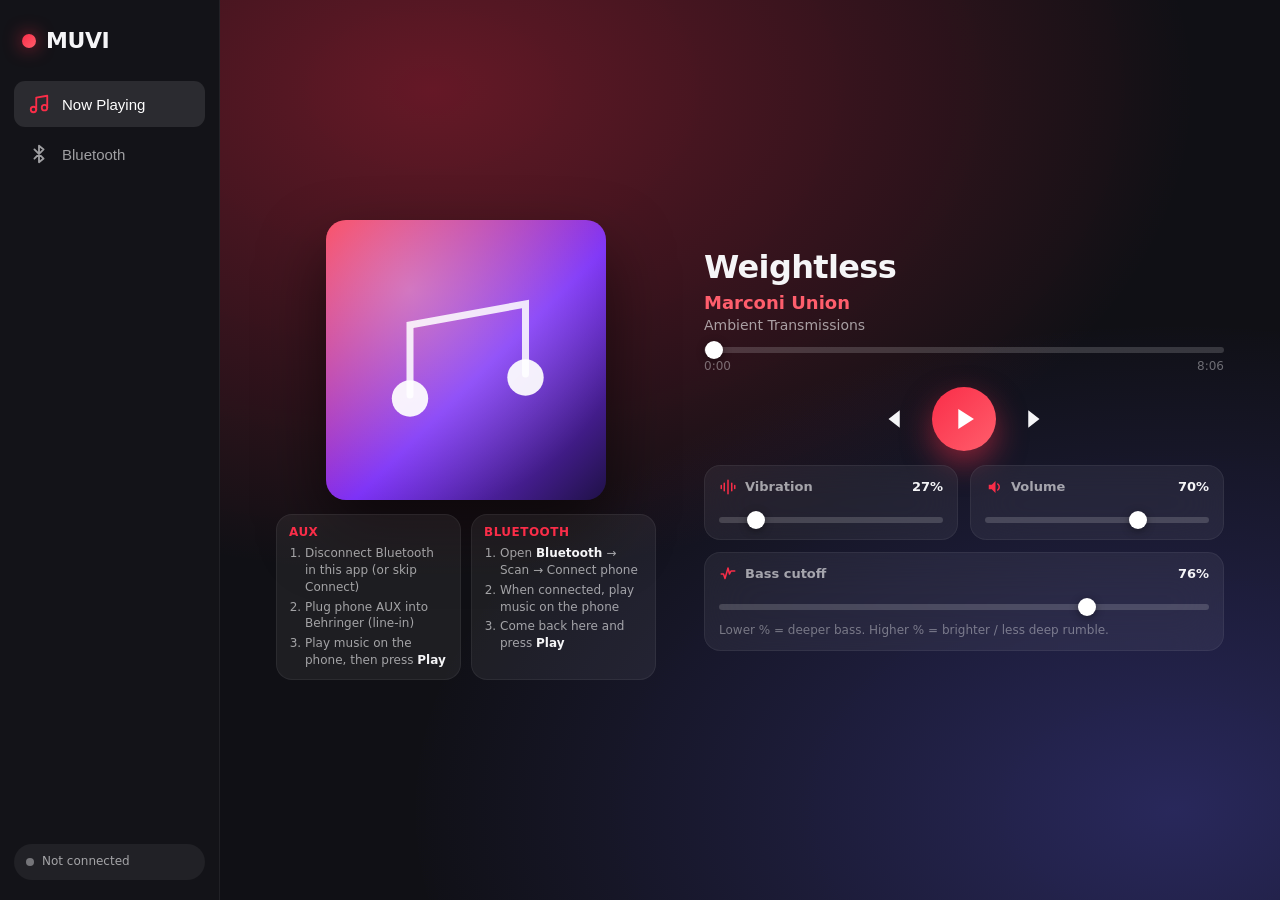
==== new/web/index.html @ 23bd436f "fix bluetooth pairing" ====
<!DOCTYPE html>
<html lang="en">
<head>
  <meta charset="UTF-8" />
  <meta name="viewport" content="width=device-width, initial-scale=1.0" />
  <title>MUVI</title>
  <link rel="stylesheet" href="styles.css" />
</head>
<body>
  <div class="app">
    <!-- Sidebar -->
    <aside class="sidebar">
      <div class="brand">
        <span class="brand-dot"></span>
        <span class="brand-name">MUVI</span>
      </div>

      <nav class="nav">
        <button class="nav-item active" data-screen="now-playing">
          <svg viewBox="0 0 24 24"><path d="M9 18V5l12-2v13" fill="none" stroke="currentColor" stroke-width="2" stroke-linecap="round" stroke-linejoin="round"/><circle cx="6" cy="18" r="3" fill="none" stroke="currentColor" stroke-width="2"/><circle cx="18" cy="16" r="3" fill="none" stroke="currentColor" stroke-width="2"/></svg>
          <span>Now Playing</span>
        </button>
        <button class="nav-item" data-screen="bluetooth">
          <svg viewBox="0 0 24 24"><path d="M7 7l10 10-5 4V3l5 4L7 17" fill="none" stroke="currentColor" stroke-width="2" stroke-linecap="round" stroke-linejoin="round"/></svg>
          <span>Bluetooth</span>
        </button>
      </nav>

      <div class="sidebar-footer">
        <div class="conn-pill" id="sidebarConn">
          <span class="conn-dot"></span>
          <span id="sidebarConnText">Not connected</span>
        </div>
      </div>
    </aside>

    <!-- Main -->
    <main class="main">
      <!-- NOW PLAYING -->
      <section class="screen active" id="screen-now-playing">
        <div class="np-backdrop" id="npBackdrop"></div>

        <div class="np">
          <div class="np-art-col">
            <div class="np-art-wrap">
              <img class="np-art" id="npArt" src="assets/artwork.svg" alt="artwork" />
            </div>
            <div class="howto" id="howto">
              <div class="howto-card">
                <h3>AUX</h3>
                <ol>
                  <li>Disconnect Bluetooth in this app (or skip Connect)</li>
                  <li>Plug phone AUX into Behringer (line-in)</li>
                  <li>Play music on the phone, then press <strong>Play</strong></li>
                </ol>
              </div>
              <div class="howto-card">
                <h3>Bluetooth</h3>
                <ol>
                  <li>Open <strong>Bluetooth</strong> → Scan → Connect phone</li>
                  <li>When connected, play music on the phone</li>
                  <li>Come back here and press <strong>Play</strong></li>
                </ol>
              </div>
            </div>
          </div>

          <div class="np-info">
            <div class="np-meta">
              <h1 class="np-title" id="npTitle">—</h1>
              <p class="np-artist" id="npArtist">—</p>
              <p class="np-album" id="npAlbum">—</p>
            </div>

            <div class="scrubber">
              <input type="range" id="seek" min="0" max="1000" value="0" class="range range-seek" />
              <div class="times">
                <span id="timeCur">0:00</span>
                <span id="timeDur">0:00</span>
              </div>
            </div>

            <div class="transport">
              <button class="tbtn" id="prevBtn" title="Previous track">
                <svg viewBox="0 0 24 24"><path d="M19 5v14l-9-7 9-7zM7 5v14" fill="currentColor"/></svg>
              </button>
              <button class="tbtn play" id="playBtn" title="Start Live / Stop Live">
                <svg id="playIcon" viewBox="0 0 24 24"><path d="M8 5v14l11-7z" fill="currentColor"/></svg>
              </button>
              <button class="tbtn" id="nextBtn" title="Next track">
                <svg viewBox="0 0 24 24"><path d="M5 5v14l9-7-9-7zM17 5v14" fill="currentColor"/></svg>
              </button>
            </div>
            <p class="live-hint" id="liveHint"></p>

            <div class="sliders">
              <div class="slider-card">
                <div class="slider-head">
                  <svg viewBox="0 0 24 24"><path d="M12 3v18M7 7v10M17 7v10M3 10v4M21 10v4" fill="none" stroke="currentColor" stroke-width="2" stroke-linecap="round"/></svg>
                  <span>Vibration</span>
                  <span class="slider-val" id="vibVal">27%</span>
                </div>
                <input type="range" id="vibration" min="0" max="200" value="27" class="range" />
              </div>

              <div class="slider-card">
                <div class="slider-head">
                  <svg viewBox="0 0 24 24"><path d="M5 9v6h4l5 5V4L9 9H5z" fill="currentColor"/><path d="M17 8a5 5 0 010 8" fill="none" stroke="currentColor" stroke-width="2" stroke-linecap="round"/></svg>
                  <span>Volume</span>
                  <span class="slider-val" id="volVal">70%</span>
                </div>
                <input type="range" id="volume" min="0" max="100" value="70" class="range" />
              </div>

              <div class="slider-card">
                <div class="slider-head">
                  <svg viewBox="0 0 24 24"><path d="M3 12h3l2 6 4-14 2 8 2-4h5" fill="none" stroke="currentColor" stroke-width="2" stroke-linecap="round" stroke-linejoin="round"/></svg>
                  <span>Bass cutoff</span>
                  <span class="slider-val" id="hpVal">76%</span>
                </div>
                <input type="range" id="highpass" min="0" max="100" value="76" class="range" />
                <p class="slider-hint">Lower % = deeper bass. Higher % = brighter / less deep rumble.</p>
              </div>
            </div>
          </div>
        </div>
      </section>

      <!-- BLUETOOTH -->
      <section class="screen" id="screen-bluetooth">
        <header class="screen-head">
          <div>
            <h1>Bluetooth</h1>
            <p class="subtle">Find nearby → Pair in-app → Connect. Confirm on the phone when prompted.</p>
          </div>
          <div class="head-actions">
            <button class="btn-ghost" id="addPhoneBtn">Find nearby</button>
            <button class="btn-primary" id="scanBtn">
              <span class="scan-spinner" id="scanSpinner"></span>
              <span id="scanLabel">Scan</span>
            </button>
          </div>
        </header>

        <div class="status-card" id="statusCard">
          <div class="status-icon">
            <svg viewBox="0 0 24 24"><path d="M7 7l10 10-5 4V3l5 4L7 17" fill="none" stroke="currentColor" stroke-width="2" stroke-linecap="round" stroke-linejoin="round"/></svg>
          </div>
          <div class="status-text">
            <strong id="statusTitle">Not connected</strong>
            <span class="subtle" id="statusSub">Pair a nearby phone, then Connect.</span>
          </div>
          <button class="btn-ghost" id="disconnectBtn" hidden>Disconnect &amp; forget</button>
        </div>

        <h2 class="list-title">Paired phones</h2>
        <ul class="device-list" id="deviceList"></ul>

        <h2 class="list-title">Nearby — tap Pair</h2>
        <ul class="device-list" id="nearbyList"></ul>
      </section>
    </main>
  </div>

  <script src="app.js"></script>
</body>
</html>
---- new/web/styles.css ----
:root {
  --accent: #fa2d48;
  --accent-2: #ff5e6c;
  --bg: #0b0b0f;
  --panel: rgba(255, 255, 255, 0.06);
  --panel-strong: rgba(255, 255, 255, 0.1);
  --text: #f5f5f7;
  --text-dim: rgba(245, 245, 247, 0.62);
  --text-faint: rgba(245, 245, 247, 0.4);
  --radius: 16px;
  --radius-sm: 11px;
  --sidebar-w: 220px;
}

* { box-sizing: border-box; margin: 0; padding: 0; }

html, body {
  height: 100%;
  width: 100%;
  background: var(--bg);
  color: var(--text);
  font-family: -apple-system, BlinkMacSystemFont, "Segoe UI", "SF Pro Display",
    system-ui, Roboto, Helvetica, Arial, sans-serif;
  -webkit-font-smoothing: antialiased;
  overflow: hidden;
  user-select: none;
}

.app {
  display: grid;
  grid-template-columns: var(--sidebar-w) 1fr;
  width: 100vw;
  height: 100vh;
  overflow: hidden;
}

/* ------------------------------------------------------------ Sidebar ---- */
.sidebar {
  background: rgba(20, 20, 26, 0.9);
  border-right: 1px solid rgba(255, 255, 255, 0.06);
  padding: 28px 14px 20px;
  display: flex;
  flex-direction: column;
  height: 100%;
  overflow: hidden;
}

.brand {
  display: flex;
  align-items: center;
  gap: 10px;
  padding: 0 8px 28px;
}
.brand-dot {
  width: 14px; height: 14px; border-radius: 50%;
  background: linear-gradient(135deg, var(--accent), var(--accent-2));
  box-shadow: 0 0 18px rgba(250, 45, 72, 0.7);
}
.brand-name { font-size: 22px; font-weight: 700; letter-spacing: -0.02em; }

.nav { display: flex; flex-direction: column; gap: 4px; }
.nav-item {
  display: flex; align-items: center; gap: 12px;
  padding: 12px 14px;
  border: none; background: transparent;
  color: var(--text-dim);
  font-size: 15px; font-weight: 500;
  border-radius: var(--radius-sm);
  cursor: pointer;
  transition: background 0.15s, color 0.15s;
}
.nav-item svg { width: 22px; height: 22px; flex-shrink: 0; }
.nav-item:hover { background: var(--panel); color: var(--text); }
.nav-item.active { background: var(--panel-strong); color: #fff; }
.nav-item.active svg { color: var(--accent); }

.sidebar-footer { margin-top: auto; }
.conn-pill {
  display: flex; align-items: center; gap: 8px;
  padding: 10px 12px;
  background: var(--panel);
  border-radius: 999px;
  font-size: 12px; color: var(--text-dim);
  line-height: 1.3;
}
.conn-dot {
  width: 8px; height: 8px; border-radius: 50%;
  background: var(--text-faint);
  flex-shrink: 0;
}
.conn-pill.online .conn-dot {
  background: #32d74b; box-shadow: 0 0 10px rgba(50, 215, 75, 0.8);
}
.conn-pill.online { color: var(--text); }

/* --------------------------------------------------------------- Main ---- */
.main {
  position: relative;
  overflow: hidden;
  height: 100%;
  min-width: 0;
}
.screen { display: none; height: 100%; overflow: hidden; }
.screen.active { display: block; }

/* ---------------------------------------------------- Now Playing ---- */
#screen-now-playing { position: relative; }
.np-backdrop {
  position: absolute; inset: 0;
  background: radial-gradient(120% 90% at 20% 10%, rgba(250, 45, 72, 0.34), transparent 60%),
              radial-gradient(120% 90% at 90% 90%, rgba(88, 86, 214, 0.34), transparent 60%),
              #101015;
  filter: saturate(1.1);
  transition: background 0.6s ease;
}

.np {
  position: relative;
  height: 100%;
  width: 100%;
  display: grid;
  grid-template-columns: 380px 520px;
  gap: 72px;
  align-items: center;
  justify-content: center;
  padding: 36px 48px;
  overflow: hidden;
}

.np-art-wrap { display: flex; justify-content: center; }
.np-art-col {
  display: flex;
  flex-direction: column;
  gap: 14px;
  width: 380px;
  max-height: 100%;
}
.np-art-col .howto {
  margin: 0;
  width: 100%;
  max-width: none;
  align-self: stretch;
  flex-shrink: 0;
}
.np-art {
  width: 100%;
  max-width: 340px;
  aspect-ratio: 1;
  border-radius: 20px;
  box-shadow: 0 32px 64px rgba(0, 0, 0, 0.55);
  object-fit: cover;
  align-self: center;
  flex-shrink: 0;
}

.np-info {
  display: flex;
  flex-direction: column;
  gap: 18px;
  width: 520px;
  max-width: 100%;
  min-height: 0;
}
.np-meta { min-height: 72px; }
.np-title {
  font-size: 32px;
  font-weight: 700;
  letter-spacing: -0.02em;
  line-height: 1.15;
  display: -webkit-box;
  -webkit-line-clamp: 2;
  -webkit-box-orient: vertical;
  overflow: hidden;
}
.np-artist { font-size: 18px; color: var(--accent-2); margin-top: 6px; font-weight: 600; }
.np-album {
  font-size: 14px;
  color: var(--text-dim);
  margin-top: 4px;
  display: -webkit-box;
  -webkit-line-clamp: 2;
  -webkit-box-orient: vertical;
  overflow: hidden;
}

/* Scrubber + ranges */
.scrubber { display: flex; flex-direction: column; gap: 6px; }
.times {
  display: flex;
  justify-content: space-between;
  font-size: 12px;
  color: var(--text-faint);
  font-variant-numeric: tabular-nums;
}

.range {
  -webkit-appearance: none; appearance: none;
  width: 100%; height: 6px; border-radius: 999px;
  background: rgba(255, 255, 255, 0.16);
  outline: none; cursor: pointer;
}
.range::-webkit-slider-thumb {
  -webkit-appearance: none; appearance: none;
  width: 18px; height: 18px; border-radius: 50%;
  background: #fff;
  box-shadow: 0 2px 8px rgba(0, 0, 0, 0.4);
  transition: transform 0.12s;
}
.range::-webkit-slider-thumb:hover { transform: scale(1.18); }
.range:active::-webkit-slider-thumb { transform: scale(1.28); }

/* Transport */
.transport { display: flex; align-items: center; justify-content: center; gap: 26px; }
.tbtn {
  border: none; background: transparent; color: var(--text);
  cursor: pointer; display: grid; place-items: center;
  transition: transform 0.12s, color 0.15s;
}
.tbtn svg { width: 30px; height: 30px; }
.tbtn:hover { color: var(--accent-2); }
.tbtn:active { transform: scale(0.92); }
.tbtn:disabled,
.tbtn.disabled {
  opacity: 0.28;
  cursor: not-allowed;
  pointer-events: none;
  color: var(--text-faint);
}
.range.disabled,
.range:disabled {
  opacity: 0.35;
  cursor: not-allowed;
}
.tbtn.play {
  width: 76px; height: 76px; border-radius: 50%;
  background: linear-gradient(135deg, var(--accent), var(--accent-2));
  box-shadow: 0 12px 30px rgba(250, 45, 72, 0.5);
}
.tbtn.play svg { width: 34px; height: 34px; color: #fff; }
.tbtn.play:hover { color: #fff; filter: brightness(1.06); }
.tbtn.play:disabled,
.tbtn.play.busy {
  opacity: 0.65;
  cursor: wait;
  pointer-events: none;
  filter: saturate(0.85);
}
.tbtn.play.busy svg {
  animation: play-spin 0.9s linear infinite;
}
@keyframes play-spin {
  to { transform: rotate(360deg); }
}
.live-hint {
  text-align: center;
  font-size: 13px;
  color: var(--text-faint);
  min-height: 0;
  line-height: 1.35;
}
.live-hint:empty { display: none; }

.howto {
  display: grid;
  grid-template-columns: 1fr 1fr;
  gap: 10px;
}
.howto-bt {
  grid-template-columns: 1fr;
  margin-bottom: 16px;
}
.howto-card {
  background: var(--panel);
  border: 1px solid rgba(255, 255, 255, 0.06);
  border-radius: var(--radius);
  padding: 12px 14px;
}
.howto-card h3 {
  margin: 0 0 6px;
  font-size: 12px;
  font-weight: 700;
  letter-spacing: 0.04em;
  text-transform: uppercase;
  color: var(--accent);
}
.howto-card ol {
  margin: 0;
  padding-left: 16px;
  color: var(--text-dim);
  font-size: 12px;
  line-height: 1.4;
}
.howto-card li + li { margin-top: 3px; }
.howto-card strong { color: var(--text); font-weight: 600; }
.howto-note {
  margin: 10px 0 0;
  font-size: 12px;
  color: var(--text-faint);
  line-height: 1.4;
}

/* Sliders — vib + vol side by side, bass full width */
.sliders {
  display: grid;
  grid-template-columns: 1fr 1fr;
  gap: 12px;
}
.sliders .slider-card:last-child {
  grid-column: 1 / -1;
}
.slider-card {
  background: var(--panel);
  border: 1px solid rgba(255, 255, 255, 0.06);
  border-radius: var(--radius);
  padding: 14px 16px;
  backdrop-filter: blur(24px);
}
.slider-head {
  display: flex; align-items: center; gap: 8px;
  font-size: 13px; font-weight: 600; color: var(--text-dim);
  margin-bottom: 12px;
}
.slider-head svg { width: 18px; height: 18px; color: var(--accent); flex-shrink: 0; }
.slider-val { margin-left: auto; color: var(--text); font-variant-numeric: tabular-nums; }
.slider-hint { margin-top: 8px; font-size: 12px; color: var(--text-faint); line-height: 1.35; }

/* ------------------------------------------------------- Bluetooth ---- */
#screen-bluetooth {
  padding: 40px 56px;
  overflow-y: auto;
  height: 100%;
}
.screen-head {
  display: flex;
  align-items: flex-end;
  justify-content: space-between;
  margin-bottom: 24px;
  max-width: 960px;
}
.screen-head h1 { font-size: 30px; font-weight: 700; letter-spacing: -0.02em; }
.head-actions {
  display: flex;
  align-items: center;
  gap: 10px;
  flex-shrink: 0;
}
.subtle { color: var(--text-dim); font-size: 14px; margin-top: 4px; }

.btn-primary {
  display: inline-flex; align-items: center; gap: 8px;
  border: none; cursor: pointer;
  background: linear-gradient(135deg, var(--accent), var(--accent-2));
  color: #fff; font-weight: 600; font-size: 14px;
  padding: 12px 22px; border-radius: 999px;
  box-shadow: 0 8px 22px rgba(250, 45, 72, 0.4);
  transition: filter 0.15s, transform 0.12s;
}
.btn-primary:hover { filter: brightness(1.08); }
.btn-primary:active { transform: scale(0.97); }

.scan-spinner {
  width: 14px; height: 14px; border-radius: 50%;
  border: 2px solid rgba(255, 255, 255, 0.4);
  border-top-color: #fff;
  display: none;
  animation: spin 0.7s linear infinite;
}
.btn-primary.scanning .scan-spinner { display: inline-block; }
@keyframes spin { to { transform: rotate(360deg); } }

.howto-bt { max-width: 960px; }

.status-card {
  display: flex; align-items: center; gap: 16px;
  background: var(--panel);
  border: 1px solid rgba(255, 255, 255, 0.06);
  border-radius: var(--radius);
  padding: 18px 20px;
  margin-bottom: 28px;
  max-width: 960px;
}
.status-card.online { border-color: rgba(50, 215, 75, 0.4); }
.status-icon {
  width: 46px; height: 46px; border-radius: 12px;
  display: grid; place-items: center;
  background: var(--panel-strong); color: var(--text-dim);
  flex-shrink: 0;
}
.status-card.online .status-icon { background: rgba(50, 215, 75, 0.16); color: #32d74b; }
.status-icon svg { width: 24px; height: 24px; }
.status-text { display: flex; flex-direction: column; gap: 3px; min-width: 0; }
.status-text strong { font-size: 16px; }

.btn-ghost {
  margin-left: auto;
  border: 1px solid rgba(255, 255, 255, 0.18);
  background: transparent; color: var(--text);
  padding: 9px 16px; border-radius: 999px;
  font-size: 13px; font-weight: 600; cursor: pointer;
  transition: background 0.15s;
  flex-shrink: 0;
}
.btn-ghost:hover { background: var(--panel); }

.list-title {
  font-size: 14px;
  color: var(--text-faint);
  text-transform: uppercase;
  letter-spacing: 0.08em;
  margin-bottom: 12px;
  max-width: 960px;
}
.device-list {
  list-style: none;
  display: flex;
  flex-direction: column;
  gap: 10px;
  max-width: 960px;
}
.device {
  display: flex; align-items: center; gap: 14px;
  background: var(--panel);
  border: 1px solid rgba(255, 255, 255, 0.06);
  border-radius: var(--radius-sm);
  padding: 14px 18px;
}
.device:hover { background: var(--panel-strong); }
.device.connected { border-color: rgba(50, 215, 75, 0.45); }
.device.connecting {
  border-color: rgba(250, 45, 72, 0.45);
  background: rgba(250, 45, 72, 0.08);
}
.device.empty { opacity: 0.85; pointer-events: none; }
.device-ico {
  width: 40px; height: 40px; border-radius: 10px;
  display: grid; place-items: center;
  background: var(--panel-strong); color: var(--text-dim);
  flex-shrink: 0;
}
.device-ico svg { width: 22px; height: 22px; }
.device-meta { display: flex; flex-direction: column; gap: 2px; min-width: 0; }
.device-name { font-size: 15px; font-weight: 600; }
.device-sub { font-size: 12px; color: var(--text-faint); }
.device-action { margin-left: auto; flex-shrink: 0; }
.device .btn-connect {
  border: none; cursor: pointer;
  background: var(--panel-strong); color: var(--text);
  padding: 8px 16px; border-radius: 999px;
  font-size: 13px; font-weight: 600;
  display: inline-flex; align-items: center; gap: 8px;
}
.device .btn-connect:hover:not(:disabled) { background: rgba(255, 255, 255, 0.18); }
.device .btn-connect:disabled {
  opacity: 0.55;
  cursor: not-allowed;
}
.device .btn-connect.busy {
  opacity: 1;
  cursor: wait;
  background: rgba(250, 45, 72, 0.28);
  color: #fff;
}
.btn-spin {
  width: 12px; height: 12px; border-radius: 50%;
  border: 2px solid rgba(255, 255, 255, 0.35);
  border-top-color: #fff;
  animation: spin 0.7s linear infinite;
  flex-shrink: 0;
}
.status-card.connecting { border-color: rgba(250, 45, 72, 0.4); }
.btn-primary:disabled {
  opacity: 0.65;
  cursor: wait;
  pointer-events: none;
}
.device.connected .badge {
  color: #32d74b; font-size: 13px; font-weight: 600;
  display: inline-flex; align-items: center; gap: 6px;
}
.device.connected .badge::before {
  content: ""; width: 7px; height: 7px; border-radius: 50%;
  background: #32d74b; box-shadow: 0 0 8px rgba(50, 215, 75, 0.9);
}

/* ---------- 1920×1080 target (fullscreen tablet / desktop) ---------- */
@media (min-width: 1800px) and (min-height: 1000px) {
  .np {
    grid-template-columns: 400px 560px;
    gap: 80px;
    padding: 40px 64px;
  }
  .np-art-col { width: 400px; }
  .np-art { max-width: 360px; }
  .np-info { width: 560px; gap: 20px; }
  .np-title { font-size: 36px; }
  .np-artist { font-size: 20px; }
}

/* Slightly tighter if height is constrained */
@media (max-height: 900px) {
  .np { padding: 24px 40px; gap: 48px; }
  .np-art { max-width: 280px; }
  .np-info { gap: 14px; }
  .tbtn.play { width: 64px; height: 64px; }
  .slider-card { padding: 12px 14px; }
  .howto-card { padding: 10px 12px; }
}
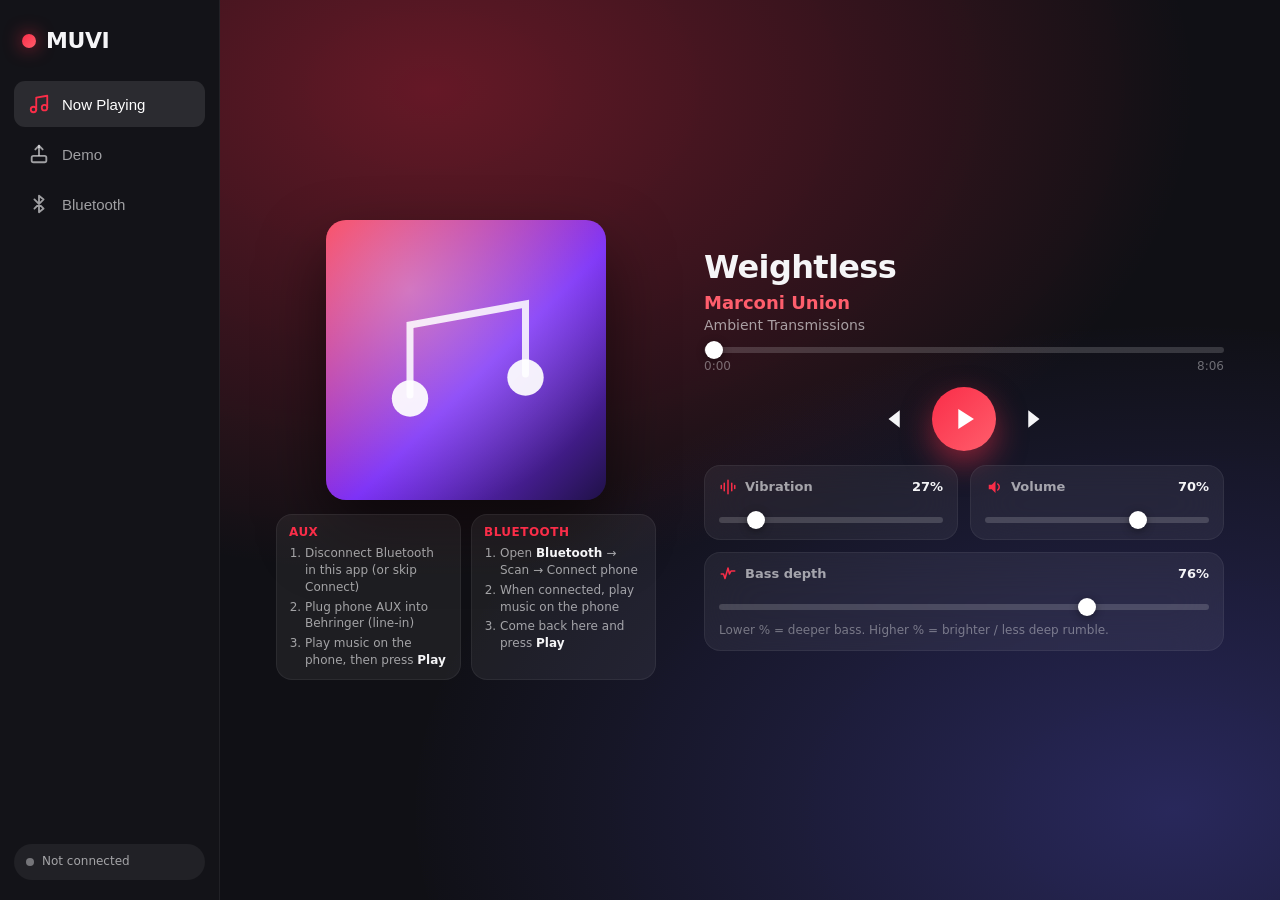
==== commit 706ac852: "add demo" ====
--- a/new/web/index.html
+++ b/new/web/index.html
@@ -20,6 +20,10 @@
           <svg viewBox="0 0 24 24"><path d="M9 18V5l12-2v13" fill="none" stroke="currentColor" stroke-width="2" stroke-linecap="round" stroke-linejoin="round"/><circle cx="6" cy="18" r="3" fill="none" stroke="currentColor" stroke-width="2"/><circle cx="18" cy="16" r="3" fill="none" stroke="currentColor" stroke-width="2"/></svg>
           <span>Now Playing</span>
         </button>
+        <button class="nav-item" data-screen="demo">
+          <svg viewBox="0 0 24 24"><path d="M12 3v10" fill="none" stroke="currentColor" stroke-width="2" stroke-linecap="round"/><path d="M8 7l4-4 4 4" fill="none" stroke="currentColor" stroke-width="2" stroke-linecap="round" stroke-linejoin="round"/><rect x="4" y="14" width="16" height="7" rx="2" fill="none" stroke="currentColor" stroke-width="2"/></svg>
+          <span>Demo</span>
+        </button>
         <button class="nav-item" data-screen="bluetooth">
           <svg viewBox="0 0 24 24"><path d="M7 7l10 10-5 4V3l5 4L7 17" fill="none" stroke="currentColor" stroke-width="2" stroke-linecap="round" stroke-linejoin="round"/></svg>
           <span>Bluetooth</span>
@@ -115,10 +119,92 @@
               <div class="slider-card">
                 <div class="slider-head">
                   <svg viewBox="0 0 24 24"><path d="M3 12h3l2 6 4-14 2 8 2-4h5" fill="none" stroke="currentColor" stroke-width="2" stroke-linecap="round" stroke-linejoin="round"/></svg>
-                  <span>Bass cutoff</span>
+                  <span>Bass depth</span>
                   <span class="slider-val" id="hpVal">76%</span>
                 </div>
                 <input type="range" id="highpass" min="0" max="100" value="76" class="range" />
+                <p class="slider-hint">Lower % = deeper bass. Higher % = brighter / less deep rumble.</p>
+              </div>
+            </div>
+          </div>
+        </div>
+      </section>
+
+      <!-- DEMO — same layout/controls as Now Playing; plays assets/demo.wav -->
+      <section class="screen" id="screen-demo">
+        <div class="np-backdrop" id="demoBackdrop"></div>
+
+        <div class="np">
+          <div class="np-art-col">
+            <div class="np-art-wrap">
+              <img class="np-art" id="demoArt" src="assets/artwork.svg" alt="artwork" />
+            </div>
+            <!-- <div class="howto" id="demoHowto">
+              <div class="howto-card">
+                <h3>Demo</h3>
+                <ol>
+                  <li>Press <strong>Play</strong> to run <strong>demo.wav</strong></li>
+                  <li>Same Gigaport path as Bluetooth Live (audio + vibration)</li>
+                  <li>Use Vibration / Volume / Bass depth while it plays</li>
+                </ol>
+              </div>
+            </div> -->
+          </div>
+
+          <div class="np-info">
+            <div class="np-meta">
+              <h1 class="np-title" id="demoTitle">Demo</h1>
+              <p class="np-artist" id="demoArtist">MUVI test track</p>
+              <p class="np-album" id="demoAlbum">assets/demo.wav</p>
+            </div>
+
+            <div class="scrubber">
+              <input type="range" id="demoSeek" min="0" max="1000" value="0" class="range range-seek" />
+              <div class="times">
+                <span id="demoTimeCur">0:00</span>
+                <span id="demoTimeDur">0:00</span>
+              </div>
+            </div>
+
+            <div class="transport">
+              <button class="tbtn" id="demoPrevBtn" title="Restart">
+                <svg viewBox="0 0 24 24"><path d="M19 5v14l-9-7 9-7zM7 5v14" fill="currentColor"/></svg>
+              </button>
+              <button class="tbtn play" id="demoPlayBtn" title="Play / Stop demo.wav">
+                <svg id="demoPlayIcon" viewBox="0 0 24 24"><path d="M8 5v14l11-7z" fill="currentColor"/></svg>
+              </button>
+              <button class="tbtn" id="demoNextBtn" title="Restart">
+                <svg viewBox="0 0 24 24"><path d="M5 5v14l9-7-9-7zM17 5v14" fill="currentColor"/></svg>
+              </button>
+            </div>
+            <p class="live-hint" id="demoHint"></p>
+
+            <div class="sliders">
+              <div class="slider-card">
+                <div class="slider-head">
+                  <svg viewBox="0 0 24 24"><path d="M12 3v18M7 7v10M17 7v10M3 10v4M21 10v4" fill="none" stroke="currentColor" stroke-width="2" stroke-linecap="round"/></svg>
+                  <span>Vibration</span>
+                  <span class="slider-val" id="demoVibVal">27%</span>
+                </div>
+                <input type="range" id="demoVibration" min="0" max="200" value="27" class="range" />
+              </div>
+
+              <div class="slider-card">
+                <div class="slider-head">
+                  <svg viewBox="0 0 24 24"><path d="M5 9v6h4l5 5V4L9 9H5z" fill="currentColor"/><path d="M17 8a5 5 0 010 8" fill="none" stroke="currentColor" stroke-width="2" stroke-linecap="round"/></svg>
+                  <span>Volume</span>
+                  <span class="slider-val" id="demoVolVal">70%</span>
+                </div>
+                <input type="range" id="demoVolume" min="0" max="100" value="70" class="range" />
+              </div>
+
+              <div class="slider-card">
+                <div class="slider-head">
+                  <svg viewBox="0 0 24 24"><path d="M3 12h3l2 6 4-14 2 8 2-4h5" fill="none" stroke="currentColor" stroke-width="2" stroke-linecap="round" stroke-linejoin="round"/></svg>
+                  <span>Bass depth</span>
+                  <span class="slider-val" id="demoHpVal">76%</span>
+                </div>
+                <input type="range" id="demoHighpass" min="0" max="100" value="76" class="range" />
                 <p class="slider-hint">Lower % = deeper bass. Higher % = brighter / less deep rumble.</p>
               </div>
             </div>
@@ -131,10 +217,9 @@
         <header class="screen-head">
           <div>
             <h1>Bluetooth</h1>
-            <p class="subtle">Find nearby → Pair in-app → Connect. Confirm on the phone when prompted.</p>
+            <p class="subtle">Scan finds nearby phones to Pair. Paired phones appear automatically — tap Connect.</p>
           </div>
           <div class="head-actions">
-            <button class="btn-ghost" id="addPhoneBtn">Find nearby</button>
             <button class="btn-primary" id="scanBtn">
               <span class="scan-spinner" id="scanSpinner"></span>
               <span id="scanLabel">Scan</span>
@@ -148,12 +233,18 @@
           </div>
           <div class="status-text">
             <strong id="statusTitle">Not connected</strong>
-            <span class="subtle" id="statusSub">Pair a nearby phone, then Connect.</span>
-          </div>
-          <button class="btn-ghost" id="disconnectBtn" hidden>Disconnect &amp; forget</button>
-        </div>
-
-        <h2 class="list-title">Paired phones</h2>
+            <span class="subtle" id="statusSub">Paired phones show below. Scan to find a new phone.</span>
+          </div>
+          <div class="status-actions">
+            <button class="btn-ghost" id="disconnectBtn" hidden>Disconnect</button>
+            <button class="btn-ghost danger" id="forgetBtn" hidden style="display:none">Forget</button>
+          </div>
+        </div>
+
+        <div class="list-head">
+          <h2 class="list-title">Paired phones</h2>
+          <button class="btn-ghost danger sm" id="forgetAllBtn">Forget all</button>
+        </div>
         <ul class="device-list" id="deviceList"></ul>
 
         <h2 class="list-title">Nearby — tap Pair</h2>
--- a/new/web/styles.css
+++ b/new/web/styles.css
@@ -104,7 +104,8 @@
 .screen.active { display: block; }
 
 /* ---------------------------------------------------- Now Playing ---- */
-#screen-now-playing { position: relative; }
+#screen-now-playing,
+#screen-demo { position: relative; }
 .np-backdrop {
   position: absolute; inset: 0;
   background: radial-gradient(120% 90% at 20% 10%, rgba(250, 45, 72, 0.34), transparent 60%),
@@ -392,7 +393,6 @@
 .status-text strong { font-size: 16px; }
 
 .btn-ghost {
-  margin-left: auto;
   border: 1px solid rgba(255, 255, 255, 0.18);
   background: transparent; color: var(--text);
   padding: 9px 16px; border-radius: 999px;
@@ -401,6 +401,26 @@
   flex-shrink: 0;
 }
 .btn-ghost:hover { background: var(--panel); }
+.btn-ghost:disabled { opacity: 0.45; cursor: not-allowed; }
+.btn-ghost.danger { border-color: rgba(250, 45, 72, 0.35); color: #ff8a9a; }
+.btn-ghost.danger:hover { background: rgba(250, 45, 72, 0.12); }
+.btn-ghost.sm { padding: 6px 12px; font-size: 12px; }
+.status-actions {
+  margin-left: auto;
+  display: flex;
+  align-items: center;
+  gap: 8px;
+  flex-shrink: 0;
+}
+.list-head {
+  display: flex;
+  align-items: center;
+  justify-content: space-between;
+  gap: 12px;
+  max-width: 960px;
+  margin-bottom: 12px;
+}
+.list-head .list-title { margin-bottom: 0; }
 
 .list-title {
   font-size: 14px;
@@ -441,7 +461,13 @@
 .device-meta { display: flex; flex-direction: column; gap: 2px; min-width: 0; }
 .device-name { font-size: 15px; font-weight: 600; }
 .device-sub { font-size: 12px; color: var(--text-faint); }
-.device-action { margin-left: auto; flex-shrink: 0; }
+.device-action {
+  margin-left: auto;
+  flex-shrink: 0;
+  display: flex;
+  align-items: center;
+  gap: 8px;
+}
 .device .btn-connect {
   border: none; cursor: pointer;
   background: var(--panel-strong); color: var(--text);
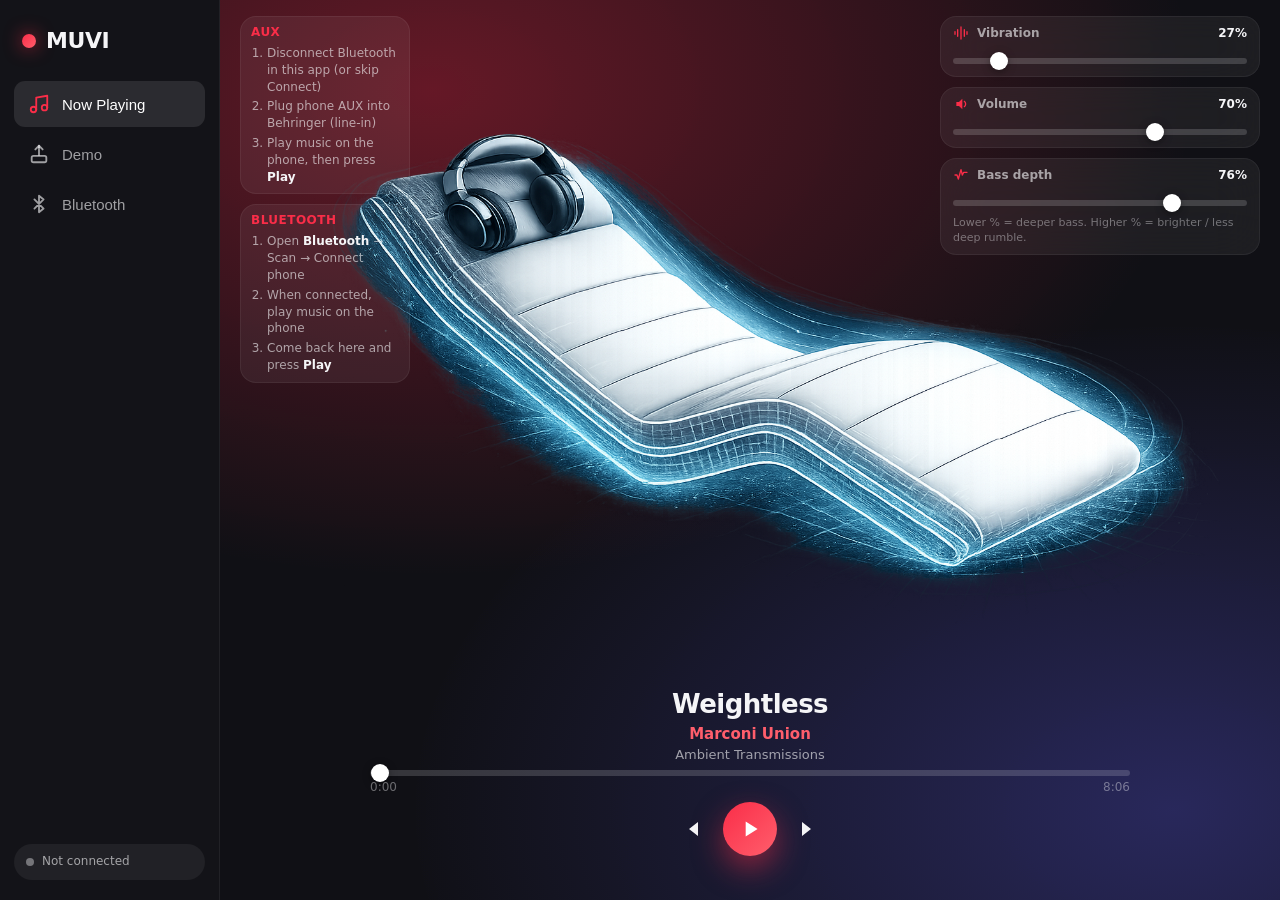
==== commit 0d99444e: "fix pyinstaller" ====
--- a/new/web/index.html
+++ b/new/web/index.html
@@ -47,7 +47,9 @@
         <div class="np">
           <div class="np-art-col">
             <div class="np-art-wrap">
-              <img class="np-art" id="npArt" src="assets/artwork.svg" alt="artwork" />
+              <div class="viz" id="npViz">
+                <img class="viz-bed" src="assets/bed.png" alt="bed" />
+              </div>
             </div>
             <div class="howto" id="howto">
               <div class="howto-card">
@@ -137,7 +139,9 @@
         <div class="np">
           <div class="np-art-col">
             <div class="np-art-wrap">
-              <img class="np-art" id="demoArt" src="assets/artwork.svg" alt="artwork" />
+              <div class="viz" id="demoViz">
+                <img class="viz-bed" src="assets/bed.png" alt="bed" />
+              </div>
             </div>
             <!-- <div class="howto" id="demoHowto">
               <div class="howto-card">
--- a/new/web/styles.css
+++ b/new/web/styles.css
@@ -119,52 +119,156 @@
   position: relative;
   height: 100%;
   width: 100%;
-  display: grid;
-  grid-template-columns: 380px 520px;
-  gap: 72px;
-  align-items: center;
+  display: flex;
+  flex-direction: column;
+  align-items: center;
+  gap: 10px;
+  padding: 20px 48px 24px;
+  overflow: hidden;
+}
+
+/* Visualization on top — takes all remaining vertical space */
+.np-art-col {
+  flex: 1 1 auto;
+  min-height: 0;
+  width: 100%;
+  display: flex;
+  flex-direction: column;
+  align-items: center;
+  gap: 10px;
+}
+.np-art-wrap {
+  flex: 1 1 auto;
+  min-height: 0;
+  width: 100%;
+  display: flex;
   justify-content: center;
-  padding: 36px 48px;
-  overflow: hidden;
-}
-
-.np-art-wrap { display: flex; justify-content: center; }
-.np-art-col {
-  display: flex;
-  flex-direction: column;
-  gap: 14px;
-  width: 380px;
+  align-items: center;
+}
+/* Steps pinned top-left, stacked — out of the layout flow */
+.np-art-col .howto {
+  position: absolute;
+  top: 16px;
+  left: 20px;
+  width: 170px;
+  margin: 0;
+  display: flex;
+  flex-direction: column;
+  gap: 10px;
+  z-index: 5;
+}
+/* Bed + shaker-wave visualization (transparent background) */
+.viz {
+  position: relative;
+  height: 100%;
   max-height: 100%;
-}
-.np-art-col .howto {
-  margin: 0;
+  width: auto;
+  max-width: 100%;
+  aspect-ratio: 3 / 2;
+  background: transparent;
+  overflow: visible;
+}
+.viz-bed {
+  position: absolute;
+  inset: 0;
   width: 100%;
-  max-width: none;
-  align-self: stretch;
-  flex-shrink: 0;
-}
-.np-art {
+  height: 100%;
+  object-fit: contain;
+  pointer-events: none;
+  user-select: none;
+  -webkit-user-drag: none;
+}
+.shaker {
+  position: absolute;
+  width: 0;
+  height: 0;
+  pointer-events: none;
+  opacity: 0;
+  transition: opacity 0.35s ease;
+}
+.shaker-ring {
+  position: absolute;
+  left: 0;
+  top: 0;
+  width: var(--ring, 20px);
+  height: var(--ring, 20px);
+  border-radius: 50%;
+  border: 3px solid var(--ring-color, transparent);
+  transform: translate(-50%, -50%);
+  animation: shaker-ripple var(--dur, 3.6s) ease-out infinite;
+  transition: width 0.45s ease, height 0.45s ease,
+    border-color 0.45s ease, box-shadow 0.45s ease;
+}
+.shaker-ring:nth-child(1) {
+  box-shadow: 0 0 var(--glow, 4px) var(--glow-color, transparent);
+}
+.shaker-ring:nth-child(2) { animation-delay: calc(var(--dur, 3.6s) / -3); }
+.shaker-ring:nth-child(3) { animation-delay: calc(var(--dur, 3.6s) / -3 * 2); }
+.shaker-core {
+  position: absolute;
+  left: 0;
+  top: 0;
+  width: var(--core, 12px);
+  height: var(--core, 12px);
+  border-radius: 50%;
+  background: radial-gradient(circle, var(--core-a, transparent) 0%, var(--core-b, transparent) 72%);
+  transform: translate(-50%, -50%);
+  animation: shaker-core-pulse var(--dur, 3.6s) ease-in-out infinite;
+  transition: width 0.45s ease, height 0.45s ease;
+}
+/* Edit-mode drag handle + position readout */
+.shaker-hit {
+  position: absolute;
+  left: 0;
+  top: 0;
+  width: 44px;
+  height: 44px;
+  transform: translate(-50%, -50%);
+  border-radius: 50%;
+  border: 1px dashed rgba(255, 255, 255, 0.35);
+  cursor: grab;
+  pointer-events: auto;
+  touch-action: none;
+}
+.shaker-hit:active { cursor: grabbing; }
+.viz-pos-dump {
+  position: fixed;
+  left: 14px;
+  bottom: 14px;
+  z-index: 60;
+  font: 11px/1.5 ui-monospace, Menlo, Consolas, monospace;
+  color: rgba(255, 255, 255, 0.8);
+  background: rgba(0, 0, 0, 0.6);
+  border: 1px solid rgba(255, 255, 255, 0.12);
+  border-radius: 8px;
+  padding: 8px 12px;
+  white-space: pre;
+  pointer-events: none;
+  user-select: text;
+}
+
+@keyframes shaker-ripple {
+  0% { transform: translate(-50%, -50%) scale(0.12); opacity: 1; }
+  65% { opacity: 0.4; }
+  100% { transform: translate(-50%, -50%) scale(1); opacity: 0; }
+}
+@keyframes shaker-core-pulse {
+  0%, 100% { transform: translate(-50%, -50%) scale(0.9); }
+  50% { transform: translate(-50%, -50%) scale(1.18); }
+}
+
+/* Controls panel pinned at the bottom */
+.np-info {
+  display: flex;
+  flex-direction: column;
+  gap: 10px;
   width: 100%;
-  max-width: 340px;
-  aspect-ratio: 1;
-  border-radius: 20px;
-  box-shadow: 0 32px 64px rgba(0, 0, 0, 0.55);
-  object-fit: cover;
-  align-self: center;
-  flex-shrink: 0;
-}
-
-.np-info {
-  display: flex;
-  flex-direction: column;
-  gap: 18px;
-  width: 520px;
-  max-width: 100%;
-  min-height: 0;
-}
-.np-meta { min-height: 72px; }
+  max-width: 1080px;
+  flex-shrink: 0;
+}
+.np-meta { min-height: 0; text-align: center; }
 .np-title {
-  font-size: 32px;
+  font-size: 26px;
   font-weight: 700;
   letter-spacing: -0.02em;
   line-height: 1.15;
@@ -173,9 +277,9 @@
   -webkit-box-orient: vertical;
   overflow: hidden;
 }
-.np-artist { font-size: 18px; color: var(--accent-2); margin-top: 6px; font-weight: 600; }
+.np-artist { font-size: 15px; color: var(--accent-2); margin-top: 5px; font-weight: 600; }
 .np-album {
-  font-size: 14px;
+  font-size: 13px;
   color: var(--text-dim);
   margin-top: 4px;
   display: -webkit-box;
@@ -185,7 +289,14 @@
 }
 
 /* Scrubber + ranges */
-.scrubber { display: flex; flex-direction: column; gap: 6px; }
+.scrubber {
+  display: flex;
+  flex-direction: column;
+  gap: 4px;
+  width: 100%;
+  max-width: 760px;
+  margin: 0 auto;
+}
 .times {
   display: flex;
   justify-content: space-between;
@@ -211,13 +322,13 @@
 .range:active::-webkit-slider-thumb { transform: scale(1.28); }
 
 /* Transport */
-.transport { display: flex; align-items: center; justify-content: center; gap: 26px; }
+.transport { display: flex; align-items: center; justify-content: center; gap: 20px; }
 .tbtn {
   border: none; background: transparent; color: var(--text);
   cursor: pointer; display: grid; place-items: center;
   transition: transform 0.12s, color 0.15s;
 }
-.tbtn svg { width: 30px; height: 30px; }
+.tbtn svg { width: 24px; height: 24px; }
 .tbtn:hover { color: var(--accent-2); }
 .tbtn:active { transform: scale(0.92); }
 .tbtn:disabled,
@@ -233,11 +344,11 @@
   cursor: not-allowed;
 }
 .tbtn.play {
-  width: 76px; height: 76px; border-radius: 50%;
+  width: 60px; height: 60px; border-radius: 50%;
   background: linear-gradient(135deg, var(--accent), var(--accent-2));
   box-shadow: 0 12px 30px rgba(250, 45, 72, 0.5);
 }
-.tbtn.play svg { width: 34px; height: 34px; color: #fff; }
+.tbtn.play svg { width: 26px; height: 26px; color: #fff; }
 .tbtn.play:hover { color: #fff; filter: brightness(1.06); }
 .tbtn.play:disabled,
 .tbtn.play.busy {
@@ -252,14 +363,14 @@
 @keyframes play-spin {
   to { transform: rotate(360deg); }
 }
+/* Always reserve one line so the layout doesn't jump when the text toggles */
 .live-hint {
   text-align: center;
   font-size: 13px;
   color: var(--text-faint);
-  min-height: 0;
+  min-height: 18px;
   line-height: 1.35;
 }
-.live-hint:empty { display: none; }
 
 .howto {
   display: grid;
@@ -300,30 +411,32 @@
   line-height: 1.4;
 }
 
-/* Sliders — vib + vol side by side, bass full width */
+/* Sliders pinned top-right, stacked — out of the layout flow (mirrors the steps) */
 .sliders {
-  display: grid;
-  grid-template-columns: 1fr 1fr;
-  gap: 12px;
-}
-.sliders .slider-card:last-child {
-  grid-column: 1 / -1;
+  position: absolute;
+  top: 16px;
+  right: 20px;
+  width: 320px;
+  display: flex;
+  flex-direction: column;
+  gap: 10px;
+  z-index: 5;
 }
 .slider-card {
   background: var(--panel);
   border: 1px solid rgba(255, 255, 255, 0.06);
   border-radius: var(--radius);
-  padding: 14px 16px;
+  padding: 10px 14px;
   backdrop-filter: blur(24px);
 }
 .slider-head {
   display: flex; align-items: center; gap: 8px;
-  font-size: 13px; font-weight: 600; color: var(--text-dim);
-  margin-bottom: 12px;
-}
-.slider-head svg { width: 18px; height: 18px; color: var(--accent); flex-shrink: 0; }
+  font-size: 12px; font-weight: 600; color: var(--text-dim);
+  margin-bottom: 8px;
+}
+.slider-head svg { width: 16px; height: 16px; color: var(--accent); flex-shrink: 0; }
 .slider-val { margin-left: auto; color: var(--text); font-variant-numeric: tabular-nums; }
-.slider-hint { margin-top: 8px; font-size: 12px; color: var(--text-faint); line-height: 1.35; }
+.slider-hint { margin-top: 6px; font-size: 11px; color: var(--text-faint); line-height: 1.35; }
 
 /* ------------------------------------------------------- Bluetooth ---- */
 #screen-bluetooth {
@@ -510,24 +623,17 @@
 
 /* ---------- 1920×1080 target (fullscreen tablet / desktop) ---------- */
 @media (min-width: 1800px) and (min-height: 1000px) {
-  .np {
-    grid-template-columns: 400px 560px;
-    gap: 80px;
-    padding: 40px 64px;
-  }
-  .np-art-col { width: 400px; }
-  .np-art { max-width: 360px; }
-  .np-info { width: 560px; gap: 20px; }
-  .np-title { font-size: 36px; }
-  .np-artist { font-size: 20px; }
+  .np { padding: 24px 64px 32px; gap: 12px; }
+  .np-info { max-width: 1240px; }
+  .np-title { font-size: 30px; }
+  .np-artist { font-size: 17px; }
 }
 
 /* Slightly tighter if height is constrained */
 @media (max-height: 900px) {
-  .np { padding: 24px 40px; gap: 48px; }
-  .np-art { max-width: 280px; }
-  .np-info { gap: 14px; }
-  .tbtn.play { width: 64px; height: 64px; }
-  .slider-card { padding: 12px 14px; }
-  .howto-card { padding: 10px 12px; }
-}
+  .np { padding: 14px 40px 18px; gap: 8px; }
+  .np-info { gap: 8px; }
+  .tbtn.play { width: 54px; height: 54px; }
+  .slider-card { padding: 8px 12px; }
+  .howto-card { padding: 8px 10px; }
+}
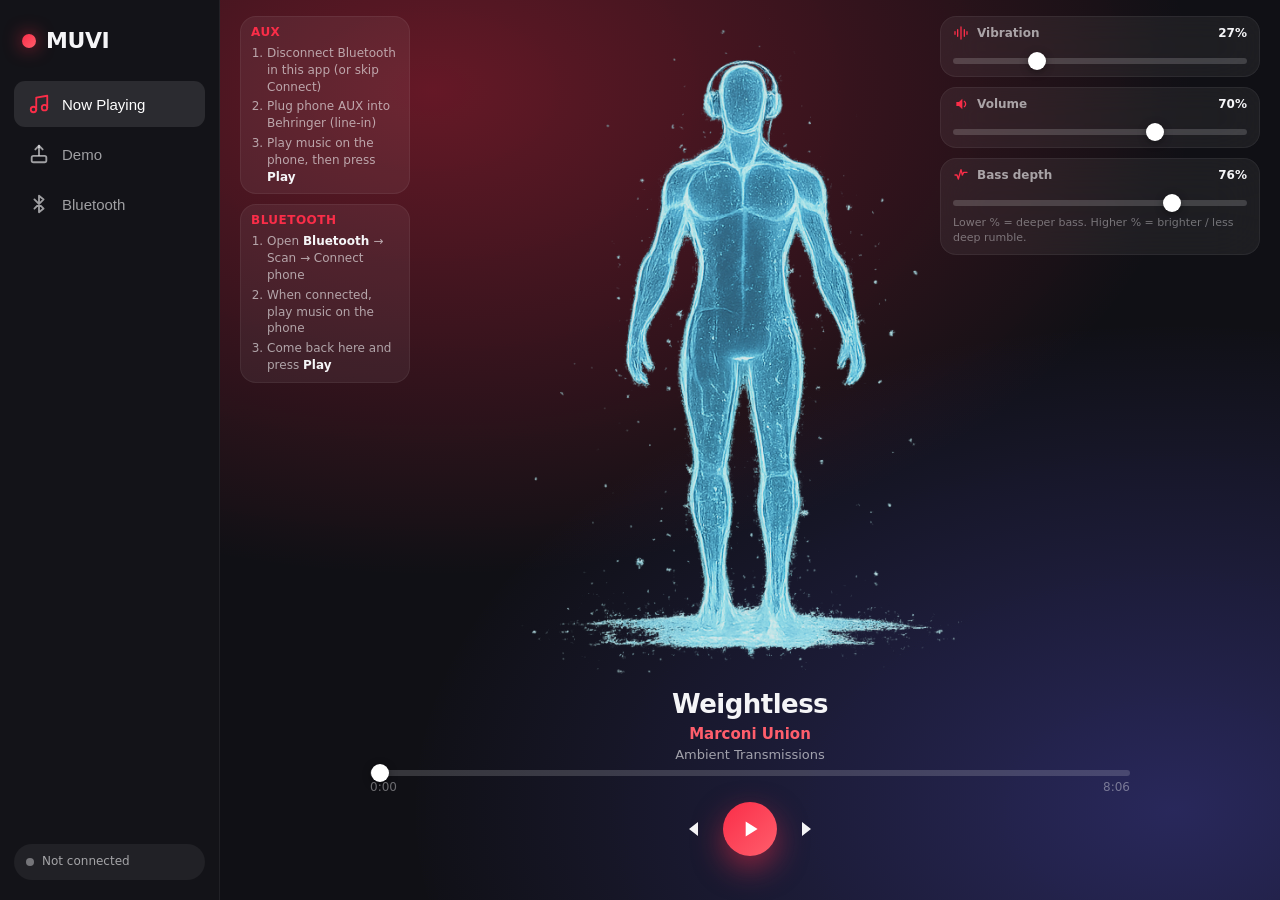
==== commit 18cd3c6b: "replace bed with hologram and fix waves" ====
--- a/new/web/index.html
+++ b/new/web/index.html
@@ -106,7 +106,7 @@
                   <span>Vibration</span>
                   <span class="slider-val" id="vibVal">27%</span>
                 </div>
-                <input type="range" id="vibration" min="0" max="200" value="27" class="range" />
+                <input type="range" id="vibration" min="0" max="100" value="27" class="range" />
               </div>
 
               <div class="slider-card">
@@ -190,7 +190,7 @@
                   <span>Vibration</span>
                   <span class="slider-val" id="demoVibVal">27%</span>
                 </div>
-                <input type="range" id="demoVibration" min="0" max="200" value="27" class="range" />
+                <input type="range" id="demoVibration" min="0" max="100" value="27" class="range" />
               </div>
 
               <div class="slider-card">
--- a/new/web/styles.css
+++ b/new/web/styles.css
@@ -174,47 +174,55 @@
   width: 100%;
   height: 100%;
   object-fit: contain;
+  opacity: 0.9;
+  /* z-index: 2; */
   pointer-events: none;
   user-select: none;
   -webkit-user-drag: none;
 }
 .shaker {
   position: absolute;
+  /* z-index: 1; */
   width: 0;
   height: 0;
   pointer-events: none;
   opacity: 0;
-  transition: opacity 0.35s ease;
+  transition: opacity 0.2s ease-out;
 }
 .shaker-ring {
   position: absolute;
   left: 0;
   top: 0;
-  width: var(--ring, 20px);
-  height: var(--ring, 20px);
+  /* Fixed base size — intensity scales via --ring-scale so the center
+     never drifts (animating width/height + translate(-50%) causes a wobble). */
+  width: 120px;
+  height: 120px;
+  margin: 0;
   border-radius: 50%;
-  border: 3px solid var(--ring-color, transparent);
-  transform: translate(-50%, -50%);
-  animation: shaker-ripple var(--dur, 3.6s) ease-out infinite;
-  transition: width 0.45s ease, height 0.45s ease,
-    border-color 0.45s ease, box-shadow 0.45s ease;
+  border: 5px solid var(--ring-color, transparent);
+  transform: translate(-50%, -50%) scale(var(--ring-scale, 0.35));
+  transform-origin: center center;
+  /* Duration stays fixed — speed is changed via playbackRate (no restart / cut). */
+  animation: shaker-ripple 1.8s ease-out infinite;
+  will-change: transform, opacity;
 }
 .shaker-ring:nth-child(1) {
   box-shadow: 0 0 var(--glow, 4px) var(--glow-color, transparent);
 }
-.shaker-ring:nth-child(2) { animation-delay: calc(var(--dur, 3.6s) / -3); }
-.shaker-ring:nth-child(3) { animation-delay: calc(var(--dur, 3.6s) / -3 * 2); }
+.shaker-ring:nth-child(2) { animation-delay: calc(-1.8s / 3); }
+.shaker-ring:nth-child(3) { animation-delay: calc(-1.8s / 3 * 2); }
 .shaker-core {
   position: absolute;
   left: 0;
   top: 0;
-  width: var(--core, 12px);
-  height: var(--core, 12px);
+  width: 70px;
+  height: 70px;
   border-radius: 50%;
   background: radial-gradient(circle, var(--core-a, transparent) 0%, var(--core-b, transparent) 72%);
-  transform: translate(-50%, -50%);
-  animation: shaker-core-pulse var(--dur, 3.6s) ease-in-out infinite;
-  transition: width 0.45s ease, height 0.45s ease;
+  transform: translate(-50%, -50%) scale(var(--core-scale, 0.5));
+  transform-origin: center center;
+  animation: shaker-core-pulse 1.8s ease-in-out infinite;
+  will-change: transform;
 }
 /* Edit-mode drag handle + position readout */
 .shaker-hit {
@@ -248,13 +256,23 @@
 }
 
 @keyframes shaker-ripple {
-  0% { transform: translate(-50%, -50%) scale(0.12); opacity: 1; }
-  65% { opacity: 0.4; }
-  100% { transform: translate(-50%, -50%) scale(1); opacity: 0; }
+  0% {
+    transform: translate(-50%, -50%) scale(calc(var(--ring-scale, 0.35) * 0.12));
+    opacity: var(--wave-alpha, 1);
+  }
+  65% { opacity: calc(var(--wave-alpha, 1) * 0.4); }
+  100% {
+    transform: translate(-50%, -50%) scale(var(--ring-scale, 0.35));
+    opacity: 0;
+  }
 }
 @keyframes shaker-core-pulse {
-  0%, 100% { transform: translate(-50%, -50%) scale(0.9); }
-  50% { transform: translate(-50%, -50%) scale(1.18); }
+  0%, 100% {
+    transform: translate(-50%, -50%) scale(calc(var(--core-scale, 0.5) * 0.9));
+  }
+  50% {
+    transform: translate(-50%, -50%) scale(calc(var(--core-scale, 0.5) * 1.18));
+  }
 }
 
 /* Controls panel pinned at the bottom */
@@ -623,8 +641,20 @@
 
 /* ---------- 1920×1080 target (fullscreen tablet / desktop) ---------- */
 @media (min-width: 1800px) and (min-height: 1000px) {
-  .np { padding: 24px 64px 32px; gap: 12px; }
-  .np-info { max-width: 1240px; }
+  .np { padding: 18px 48px 24px; gap: 12px; }
+
+  /* Let the bed use the full screen height. The controls sit over the
+     transparent lower part of the artwork instead of shrinking it. */
+  .np-art-col {
+    position: absolute;
+    inset: 0;
+  }
+  .np-art-wrap { height: 100%; }
+  .np-info {
+    max-width: 1240px;
+    margin-top: auto;
+    z-index: 6;
+  }
   .np-title { font-size: 30px; }
   .np-artist { font-size: 17px; }
 }
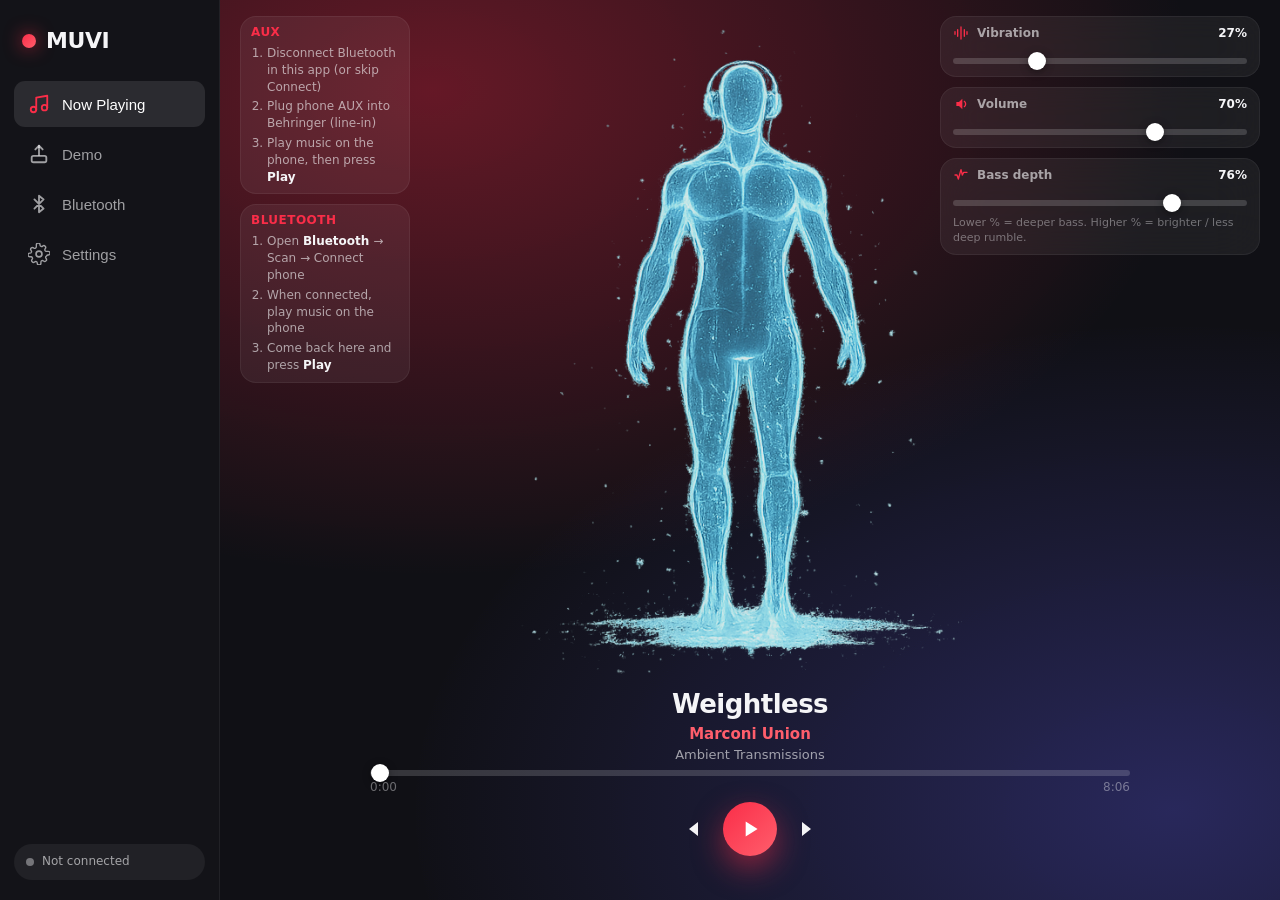
==== commit d6fb9905: "change sound divsion to be for 8 tranderducers" ====
--- a/new/web/index.html
+++ b/new/web/index.html
@@ -28,6 +28,10 @@
           <svg viewBox="0 0 24 24"><path d="M7 7l10 10-5 4V3l5 4L7 17" fill="none" stroke="currentColor" stroke-width="2" stroke-linecap="round" stroke-linejoin="round"/></svg>
           <span>Bluetooth</span>
         </button>
+        <button class="nav-item" data-screen="settings">
+          <svg viewBox="0 0 24 24"><path d="M19.4 15a1.7 1.7 0 0 0 .3 1.8l.1.1a2 2 0 0 1-2.8 2.8l-.1-.1a1.7 1.7 0 0 0-1.8-.3 1.7 1.7 0 0 0-1 1.5V22a2 2 0 1 1-4 0v-.2a1.7 1.7 0 0 0-1-1.5 1.7 1.7 0 0 0-1.8.3l-.1.1a2 2 0 0 1-2.8-2.8l.1-.1a1.7 1.7 0 0 0 .3-1.8 1.7 1.7 0 0 0-1.5-1H2a2 2 0 1 1 0-4h.2a1.7 1.7 0 0 0 1.5-1 1.7 1.7 0 0 0-.3-1.8l-.1-.1a2 2 0 0 1 2.8-2.8l.1.1a1.7 1.7 0 0 0 1.8.3h.1a1.7 1.7 0 0 0 1-1.5V2a2 2 0 1 1 4 0v.2a1.7 1.7 0 0 0 1 1.5h.1a1.7 1.7 0 0 0 1.8-.3l.1-.1a2 2 0 0 1 2.8 2.8l-.1.1a1.7 1.7 0 0 0-.3 1.8v.1a1.7 1.7 0 0 0 1.5 1H22a2 2 0 1 1 0 4h-.2a1.7 1.7 0 0 0-1.5 1z" fill="none" stroke="currentColor" stroke-width="1.5"/><circle cx="12" cy="12" r="3.2" fill="none" stroke="currentColor" stroke-width="1.8"/></svg>
+          <span>Settings</span>
+        </button>
       </nav>
 
       <div class="sidebar-footer">
@@ -127,6 +131,18 @@
                 <input type="range" id="highpass" min="0" max="100" value="76" class="range" />
                 <p class="slider-hint">Lower % = deeper bass. Higher % = brighter / less deep rumble.</p>
               </div>
+
+              <div class="slider-card speaker-route-card" id="speakerRouteCard">
+                <div class="slider-head">
+                  <svg viewBox="0 0 24 24"><path d="M4 10v4h3l4 4V6L7 10H4z" fill="currentColor"/><path d="M16 8.5a5 5 0 010 7" fill="none" stroke="currentColor" stroke-width="2" stroke-linecap="round"/></svg>
+                  <span>Audio output</span>
+                </div>
+                <div class="speaker-route-btns">
+                  <button type="button" class="route-btn active" id="routeHeadphones" data-route="headphones">Headphones</button>
+                  <button type="button" class="route-btn" id="routeSpeaker" data-route="secondary">Speaker</button>
+                </div>
+                <p class="slider-hint" id="speakerRouteHint">Dual Gigaport: ch 1–2 vs ch 3–4 on audio unit.</p>
+              </div>
             </div>
           </div>
         </div>
@@ -211,6 +227,18 @@
                 <input type="range" id="demoHighpass" min="0" max="100" value="76" class="range" />
                 <p class="slider-hint">Lower % = deeper bass. Higher % = brighter / less deep rumble.</p>
               </div>
+
+              <div class="slider-card speaker-route-card" id="demoSpeakerRouteCard">
+                <div class="slider-head">
+                  <svg viewBox="0 0 24 24"><path d="M4 10v4h3l4 4V6L7 10H4z" fill="currentColor"/><path d="M16 8.5a5 5 0 010 7" fill="none" stroke="currentColor" stroke-width="2" stroke-linecap="round"/></svg>
+                  <span>Audio output</span>
+                </div>
+                <div class="speaker-route-btns">
+                  <button type="button" class="route-btn active" id="demoRouteHeadphones" data-route="headphones">Headphones</button>
+                  <button type="button" class="route-btn" id="demoRouteSpeaker" data-route="secondary">Speaker</button>
+                </div>
+                <p class="slider-hint" id="demoSpeakerRouteHint">Dual Gigaport: ch 1–2 vs ch 3–4 on audio unit.</p>
+              </div>
             </div>
           </div>
         </div>
@@ -254,6 +282,50 @@
         <h2 class="list-title">Nearby — tap Pair</h2>
         <ul class="device-list" id="nearbyList"></ul>
       </section>
+
+      <section class="screen" id="screen-settings">
+        <header class="screen-head">
+          <div>
+            <h1>Audio Settings</h1>
+            <p class="subtle">WASAPI/WDM-KS outputs only. ASIO is disabled.</p>
+          </div>
+          <div class="head-actions">
+            <button class="btn-ghost" id="refreshAudioBtn">Refresh</button>
+          </div>
+        </header>
+        <div class="status-card" id="audioStatusCard">
+          <div class="status-icon"><span id="audioStatusIcon">✓</span></div>
+          <div class="status-text">
+            <strong id="audioStatusTitle">Checking devices…</strong>
+            <span class="subtle" id="audioStatusSub"></span>
+          </div>
+        </div>
+        <div class="settings-grid">
+          <div class="slider-card">
+            <div class="slider-head"><span>Vibration output</span></div>
+            <select id="vibrationOutputSelect"></select>
+          </div>
+          <div class="slider-card">
+            <div class="slider-head"><span>Audio output (optional)</span></div>
+            <select id="audioOutputSelect"></select>
+          </div>
+          <button class="btn-primary" id="saveAudioSelectionBtn">Save output selection</button>
+        </div>
+        <div class="table-wrap">
+          <table class="settings-table">
+            <thead>
+              <tr>
+                <th>Status</th>
+                <th>Role</th>
+                <th>Name</th>
+                <th>Host API</th>
+                <th>Channels</th>
+              </tr>
+            </thead>
+            <tbody id="audioDevicesTableBody"></tbody>
+          </table>
+        </div>
+      </section>
     </main>
   </div>
 
--- a/new/web/styles.css
+++ b/new/web/styles.css
@@ -456,6 +456,30 @@
 .slider-val { margin-left: auto; color: var(--text); font-variant-numeric: tabular-nums; }
 .slider-hint { margin-top: 6px; font-size: 11px; color: var(--text-faint); line-height: 1.35; }
 
+.speaker-route-btns {
+  display: flex;
+  gap: 8px;
+}
+.route-btn {
+  flex: 1;
+  padding: 8px 10px;
+  border-radius: 10px;
+  border: 1px solid rgba(255, 255, 255, 0.08);
+  background: rgba(255, 255, 255, 0.04);
+  color: var(--text-dim);
+  font-size: 12px;
+  font-weight: 600;
+  cursor: pointer;
+  transition: background 0.15s, border-color 0.15s, color 0.15s;
+}
+.route-btn:hover { background: rgba(255, 255, 255, 0.08); color: var(--text); }
+.route-btn.active {
+  background: rgba(10, 132, 255, 0.18);
+  border-color: rgba(10, 132, 255, 0.45);
+  color: #fff;
+}
+.speaker-route-card.hidden { display: none; }
+
 /* ------------------------------------------------------- Bluetooth ---- */
 #screen-bluetooth {
   padding: 40px 56px;
@@ -667,3 +691,77 @@
   .slider-card { padding: 8px 12px; }
   .howto-card { padding: 8px 10px; }
 }
+
+/* Settings page */
+#screen-settings {
+  padding: 40px 56px;
+  overflow-y: auto;
+  height: 100%;
+}
+
+.settings-grid {
+  display: grid;
+  gap: 12px;
+  margin: 18px 0;
+  max-width: 960px;
+}
+
+.settings-grid select {
+  width: 100%;
+  background: #12131a;
+  border: 1px solid rgba(255, 255, 255, 0.12);
+  color: #e7eaf3;
+  border-radius: 10px;
+  padding: 10px 12px;
+  font-size: 14px;
+}
+
+.table-wrap {
+  max-width: 960px;
+  border: 1px solid rgba(255, 255, 255, 0.1);
+  border-radius: 12px;
+  overflow: hidden;
+  background: #0e0f14;
+}
+
+.settings-table {
+  width: 100%;
+  border-collapse: collapse;
+  font-size: 13px;
+}
+
+.settings-table th,
+.settings-table td {
+  text-align: left;
+  padding: 10px 12px;
+  border-bottom: 1px solid rgba(255, 255, 255, 0.08);
+}
+
+.settings-table tbody tr:last-child td {
+  border-bottom: none;
+}
+
+.status-pill {
+  display: inline-flex;
+  align-items: center;
+  gap: 6px;
+  border-radius: 999px;
+  padding: 4px 10px;
+  font-size: 12px;
+  border: 1px solid rgba(255, 255, 255, 0.14);
+}
+
+.status-pill.ok {
+  color: #32d74b;
+  border-color: rgba(50, 215, 75, 0.4);
+}
+
+.status-pill.warn {
+  color: #ffd60a;
+  border-color: rgba(255, 214, 10, 0.4);
+}
+
+.status-pill.bad {
+  color: #ff5f57;
+  border-color: rgba(255, 95, 87, 0.45);
+}
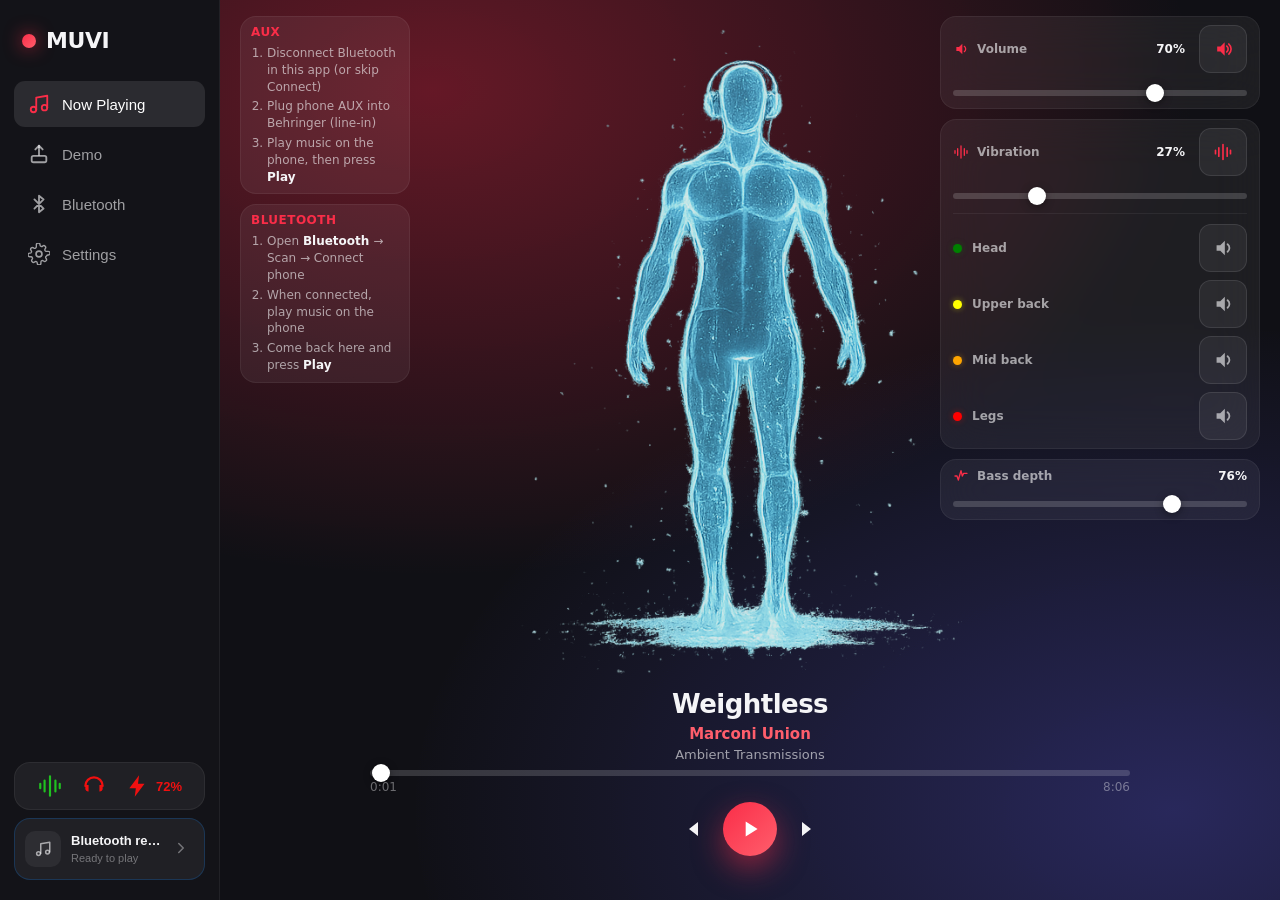
==== commit e856d56b: "latest fixes,8 chakers,clean" ====
--- a/new/web/index.html
+++ b/new/web/index.html
@@ -35,10 +35,34 @@
       </nav>
 
       <div class="sidebar-footer">
-        <div class="conn-pill" id="sidebarConn">
-          <span class="conn-dot"></span>
-          <span id="sidebarConnText">Not connected</span>
-        </div>
+        <button type="button" class="hw-status-row navigable" id="hwStatusRow" aria-label="Hardware connections — open Settings">
+          <div class="hw-item bad" id="hwGigaport" title="Gigaport">
+            <span class="hw-icon" aria-hidden="true">
+              <svg viewBox="0 0 24 24"><path d="M12 3v18M7 7v10M17 7v10M3 10v4M21 10v4" fill="none" stroke="currentColor" stroke-width="2" stroke-linecap="round"/></svg>
+            </span>
+          </div>
+          <div class="hw-item bad" id="hwCodec" title="Headphones">
+            <span class="hw-icon" aria-hidden="true">
+              <svg viewBox="0 0 24 24" fill="none" stroke="currentColor" stroke-width="2" stroke-linecap="round" stroke-linejoin="round"><path d="M4 12a8 8 0 0116 0"/><path d="M4 13.5v1.5A2.5 2.5 0 006.5 17H7v-6H5.5A1.5 1.5 0 004 11.5v2z" fill="currentColor" stroke="none"/><path d="M20 13.5v1.5A2.5 2.5 0 0117.5 17H17v-6h1.5A1.5 1.5 0 0120 11.5v2z" fill="currentColor" stroke="none"/></svg>
+            </span>
+          </div>
+          <div class="hw-item hw-battery" id="hwBattery" hidden title="Battery">
+            <span class="hw-icon hw-bolt" aria-hidden="true">
+              <svg viewBox="0 0 24 24"><path d="M13 2L4 14h6l-1 8 9-12h-6l1-8z" fill="currentColor"/></svg>
+            </span>
+            <span class="hw-pct" id="hwBatteryPct"></span>
+          </div>
+        </button>
+        <button type="button" class="conn-pill" id="sidebarConn" aria-label="Current status">
+          <span class="conn-icon" id="sidebarConnIcon" aria-hidden="true"></span>
+          <span class="conn-body">
+            <strong class="conn-title" id="sidebarConnTitle">Ready</strong>
+            <span class="conn-sub" id="sidebarConnSub">AUX or Bluetooth</span>
+          </span>
+          <span class="conn-chevron" id="sidebarConnChevron" aria-hidden="true">
+            <svg viewBox="0 0 24 24"><path d="M9 6l6 6-6 6" fill="none" stroke="currentColor" stroke-width="2" stroke-linecap="round" stroke-linejoin="round"/></svg>
+          </span>
+        </button>
       </div>
     </aside>
 
@@ -79,7 +103,7 @@
             <div class="np-meta">
               <h1 class="np-title" id="npTitle">—</h1>
               <p class="np-artist" id="npArtist">—</p>
-              <p class="np-album" id="npAlbum">—</p>
+              <p class="np-album" id="npAlbum" hidden></p>
             </div>
 
             <div class="scrubber">
@@ -106,20 +130,47 @@
             <div class="sliders">
               <div class="slider-card">
                 <div class="slider-head">
+                  <svg viewBox="0 0 24 24"><path d="M5 9v6h4l5 5V4L9 9H5z" fill="currentColor"/><path d="M17 8a5 5 0 010 8" fill="none" stroke="currentColor" stroke-width="2" stroke-linecap="round"/></svg>
+                  <span>Volume</span>
+                  <span class="slider-val" id="volVal">70%</span>
+                  <button type="button" class="zone-mute-btn vol-mute-btn" id="headphonesMuteBtn" title="Mute audio" aria-label="Mute audio">
+                    <span class="zone-mute-icon icon-on" aria-hidden="true">
+                      <svg viewBox="0 0 24 24" fill="none" stroke="currentColor" stroke-width="2" stroke-linecap="round" stroke-linejoin="round"><path d="M5 9v6h4l5 5V4L9 9H5z" fill="currentColor" stroke="none"/><path d="M16.5 8.5a4.5 4.5 0 010 7"/><path d="M19 6a8 8 0 010 12"/></svg>
+                    </span>
+                    <span class="zone-mute-icon icon-off" aria-hidden="true">
+                      <svg viewBox="0 0 24 24" fill="none" stroke="currentColor" stroke-width="2" stroke-linecap="round" stroke-linejoin="round"><path d="M5 9v6h4l5 5V4L9 9H5z" fill="currentColor" stroke="none"/><path d="M3 3l18 18"/></svg>
+                    </span>
+                  </button>
+                </div>
+                <input type="range" id="volume" min="0" max="100" value="70" class="range" />
+                <div class="speaker-route-row hidden" id="speakerRouteCard" aria-label="Audio output">
+                  <button type="button" class="route-icon-btn active" id="routeHeadphones" data-route="headphones" title="Headphones" aria-label="Headphones">
+                    <svg viewBox="0 0 24 24" fill="none" stroke="currentColor" stroke-width="2" stroke-linecap="round" stroke-linejoin="round"><path d="M4 12a8 8 0 0116 0"/><path d="M4 13.5v1.5A2.5 2.5 0 006.5 17H7v-6H5.5A1.5 1.5 0 004 11.5v2z" fill="currentColor" stroke="none"/><path d="M20 13.5v1.5A2.5 2.5 0 0117.5 17H17v-6h1.5A1.5 1.5 0 0120 11.5v2z" fill="currentColor" stroke="none"/></svg>
+                    <span class="route-label">Headphones</span>
+                  </button>
+                  <button type="button" class="route-icon-btn" id="routeSpeaker" data-route="secondary" title="Speakers" aria-label="Speakers">
+                    <svg viewBox="0 0 24 24" fill="none" stroke="currentColor" stroke-width="2" stroke-linecap="round" stroke-linejoin="round"><path d="M5 9v6h4l5 5V4L9 9H5z" fill="currentColor" stroke="none"/><path d="M16.5 8.5a4.5 4.5 0 010 7"/><path d="M19 6a8 8 0 010 12"/></svg>
+                    <span class="route-label">Speakers</span>
+                  </button>
+                </div>
+              </div>
+
+              <div class="slider-card">
+                <div class="slider-head">
                   <svg viewBox="0 0 24 24"><path d="M12 3v18M7 7v10M17 7v10M3 10v4M21 10v4" fill="none" stroke="currentColor" stroke-width="2" stroke-linecap="round"/></svg>
                   <span>Vibration</span>
                   <span class="slider-val" id="vibVal">27%</span>
+                  <button type="button" class="zone-mute-btn vol-mute-btn" id="vibrationMuteBtn" title="Mute vibration" aria-label="Mute vibration">
+                    <span class="zone-mute-icon icon-on" aria-hidden="true">
+                      <svg viewBox="0 0 24 24" fill="none" stroke="currentColor" stroke-width="2" stroke-linecap="round"><path d="M12 3v18M7 7v10M17 7v10M3 10v4M21 10v4"/></svg>
+                    </span>
+                    <span class="zone-mute-icon icon-off" aria-hidden="true">
+                      <svg viewBox="0 0 24 24" fill="none" stroke="currentColor" stroke-width="2" stroke-linecap="round"><path d="M12 3v18M7 7v10M17 7v10M3 10v4M21 10v4"/><path d="M3 3l18 18"/></svg>
+                    </span>
+                  </button>
                 </div>
                 <input type="range" id="vibration" min="0" max="100" value="27" class="range" />
-              </div>
-
-              <div class="slider-card">
-                <div class="slider-head">
-                  <svg viewBox="0 0 24 24"><path d="M5 9v6h4l5 5V4L9 9H5z" fill="currentColor"/><path d="M17 8a5 5 0 010 8" fill="none" stroke="currentColor" stroke-width="2" stroke-linecap="round"/></svg>
-                  <span>Volume</span>
-                  <span class="slider-val" id="volVal">70%</span>
-                </div>
-                <input type="range" id="volume" min="0" max="100" value="70" class="range" />
+                <div class="vib-zone-rows" id="vibZoneRows"></div>
               </div>
 
               <div class="slider-card">
@@ -129,19 +180,6 @@
                   <span class="slider-val" id="hpVal">76%</span>
                 </div>
                 <input type="range" id="highpass" min="0" max="100" value="76" class="range" />
-                <p class="slider-hint">Lower % = deeper bass. Higher % = brighter / less deep rumble.</p>
-              </div>
-
-              <div class="slider-card speaker-route-card" id="speakerRouteCard">
-                <div class="slider-head">
-                  <svg viewBox="0 0 24 24"><path d="M4 10v4h3l4 4V6L7 10H4z" fill="currentColor"/><path d="M16 8.5a5 5 0 010 7" fill="none" stroke="currentColor" stroke-width="2" stroke-linecap="round"/></svg>
-                  <span>Audio output</span>
-                </div>
-                <div class="speaker-route-btns">
-                  <button type="button" class="route-btn active" id="routeHeadphones" data-route="headphones">Headphones</button>
-                  <button type="button" class="route-btn" id="routeSpeaker" data-route="secondary">Speaker</button>
-                </div>
-                <p class="slider-hint" id="speakerRouteHint">Dual Gigaport: ch 1–2 vs ch 3–4 on audio unit.</p>
               </div>
             </div>
           </div>
@@ -175,7 +213,7 @@
             <div class="np-meta">
               <h1 class="np-title" id="demoTitle">Demo</h1>
               <p class="np-artist" id="demoArtist">MUVI test track</p>
-              <p class="np-album" id="demoAlbum">assets/demo.wav</p>
+              <p class="np-album" id="demoAlbum" hidden></p>
             </div>
 
             <div class="scrubber">
@@ -202,20 +240,47 @@
             <div class="sliders">
               <div class="slider-card">
                 <div class="slider-head">
+                  <svg viewBox="0 0 24 24"><path d="M5 9v6h4l5 5V4L9 9H5z" fill="currentColor"/><path d="M17 8a5 5 0 010 8" fill="none" stroke="currentColor" stroke-width="2" stroke-linecap="round"/></svg>
+                  <span>Volume</span>
+                  <span class="slider-val" id="demoVolVal">70%</span>
+                  <button type="button" class="zone-mute-btn vol-mute-btn" id="demoHeadphonesMuteBtn" title="Mute audio" aria-label="Mute audio">
+                    <span class="zone-mute-icon icon-on" aria-hidden="true">
+                      <svg viewBox="0 0 24 24" fill="none" stroke="currentColor" stroke-width="2" stroke-linecap="round" stroke-linejoin="round"><path d="M5 9v6h4l5 5V4L9 9H5z" fill="currentColor" stroke="none"/><path d="M16.5 8.5a4.5 4.5 0 010 7"/><path d="M19 6a8 8 0 010 12"/></svg>
+                    </span>
+                    <span class="zone-mute-icon icon-off" aria-hidden="true">
+                      <svg viewBox="0 0 24 24" fill="none" stroke="currentColor" stroke-width="2" stroke-linecap="round" stroke-linejoin="round"><path d="M5 9v6h4l5 5V4L9 9H5z" fill="currentColor" stroke="none"/><path d="M3 3l18 18"/></svg>
+                    </span>
+                  </button>
+                </div>
+                <input type="range" id="demoVolume" min="0" max="100" value="70" class="range" />
+                <div class="speaker-route-row hidden" id="demoSpeakerRouteCard" aria-label="Audio output">
+                  <button type="button" class="route-icon-btn active" id="demoRouteHeadphones" data-route="headphones" title="Headphones" aria-label="Headphones">
+                    <svg viewBox="0 0 24 24" fill="none" stroke="currentColor" stroke-width="2" stroke-linecap="round" stroke-linejoin="round"><path d="M4 12a8 8 0 0116 0"/><path d="M4 13.5v1.5A2.5 2.5 0 006.5 17H7v-6H5.5A1.5 1.5 0 004 11.5v2z" fill="currentColor" stroke="none"/><path d="M20 13.5v1.5A2.5 2.5 0 0117.5 17H17v-6h1.5A1.5 1.5 0 0120 11.5v2z" fill="currentColor" stroke="none"/></svg>
+                    <span class="route-label">Headphones</span>
+                  </button>
+                  <button type="button" class="route-icon-btn" id="demoRouteSpeaker" data-route="secondary" title="Speakers" aria-label="Speakers">
+                    <svg viewBox="0 0 24 24" fill="none" stroke="currentColor" stroke-width="2" stroke-linecap="round" stroke-linejoin="round"><path d="M5 9v6h4l5 5V4L9 9H5z" fill="currentColor" stroke="none"/><path d="M16.5 8.5a4.5 4.5 0 010 7"/><path d="M19 6a8 8 0 010 12"/></svg>
+                    <span class="route-label">Speakers</span>
+                  </button>
+                </div>
+              </div>
+
+              <div class="slider-card">
+                <div class="slider-head">
                   <svg viewBox="0 0 24 24"><path d="M12 3v18M7 7v10M17 7v10M3 10v4M21 10v4" fill="none" stroke="currentColor" stroke-width="2" stroke-linecap="round"/></svg>
                   <span>Vibration</span>
                   <span class="slider-val" id="demoVibVal">27%</span>
+                  <button type="button" class="zone-mute-btn vol-mute-btn" id="demoVibrationMuteBtn" title="Mute vibration" aria-label="Mute vibration">
+                    <span class="zone-mute-icon icon-on" aria-hidden="true">
+                      <svg viewBox="0 0 24 24" fill="none" stroke="currentColor" stroke-width="2" stroke-linecap="round"><path d="M12 3v18M7 7v10M17 7v10M3 10v4M21 10v4"/></svg>
+                    </span>
+                    <span class="zone-mute-icon icon-off" aria-hidden="true">
+                      <svg viewBox="0 0 24 24" fill="none" stroke="currentColor" stroke-width="2" stroke-linecap="round"><path d="M12 3v18M7 7v10M17 7v10M3 10v4M21 10v4"/><path d="M3 3l18 18"/></svg>
+                    </span>
+                  </button>
                 </div>
                 <input type="range" id="demoVibration" min="0" max="100" value="27" class="range" />
-              </div>
-
-              <div class="slider-card">
-                <div class="slider-head">
-                  <svg viewBox="0 0 24 24"><path d="M5 9v6h4l5 5V4L9 9H5z" fill="currentColor"/><path d="M17 8a5 5 0 010 8" fill="none" stroke="currentColor" stroke-width="2" stroke-linecap="round"/></svg>
-                  <span>Volume</span>
-                  <span class="slider-val" id="demoVolVal">70%</span>
-                </div>
-                <input type="range" id="demoVolume" min="0" max="100" value="70" class="range" />
+                <div class="vib-zone-rows" id="demoVibZoneRows"></div>
               </div>
 
               <div class="slider-card">
@@ -225,19 +290,6 @@
                   <span class="slider-val" id="demoHpVal">76%</span>
                 </div>
                 <input type="range" id="demoHighpass" min="0" max="100" value="76" class="range" />
-                <p class="slider-hint">Lower % = deeper bass. Higher % = brighter / less deep rumble.</p>
-              </div>
-
-              <div class="slider-card speaker-route-card" id="demoSpeakerRouteCard">
-                <div class="slider-head">
-                  <svg viewBox="0 0 24 24"><path d="M4 10v4h3l4 4V6L7 10H4z" fill="currentColor"/><path d="M16 8.5a5 5 0 010 7" fill="none" stroke="currentColor" stroke-width="2" stroke-linecap="round"/></svg>
-                  <span>Audio output</span>
-                </div>
-                <div class="speaker-route-btns">
-                  <button type="button" class="route-btn active" id="demoRouteHeadphones" data-route="headphones">Headphones</button>
-                  <button type="button" class="route-btn" id="demoRouteSpeaker" data-route="secondary">Speaker</button>
-                </div>
-                <p class="slider-hint" id="demoSpeakerRouteHint">Dual Gigaport: ch 1–2 vs ch 3–4 on audio unit.</p>
               </div>
             </div>
           </div>
@@ -286,45 +338,42 @@
       <section class="screen" id="screen-settings">
         <header class="screen-head">
           <div>
-            <h1>Audio Settings</h1>
-            <p class="subtle">WASAPI/WDM-KS outputs only. ASIO is disabled.</p>
-          </div>
-          <div class="head-actions">
-            <button class="btn-ghost" id="refreshAudioBtn">Refresh</button>
+            <h1>Settings</h1>
+            <p class="subtle">Status updates automatically when you plug or unplug hardware.</p>
           </div>
         </header>
-        <div class="status-card" id="audioStatusCard">
-          <div class="status-icon"><span id="audioStatusIcon">✓</span></div>
-          <div class="status-text">
-            <strong id="audioStatusTitle">Checking devices…</strong>
-            <span class="subtle" id="audioStatusSub"></span>
-          </div>
-        </div>
-        <div class="settings-grid">
-          <div class="slider-card">
-            <div class="slider-head"><span>Vibration output</span></div>
-            <select id="vibrationOutputSelect"></select>
-          </div>
-          <div class="slider-card">
-            <div class="slider-head"><span>Audio output (optional)</span></div>
-            <select id="audioOutputSelect"></select>
-          </div>
-          <button class="btn-primary" id="saveAudioSelectionBtn">Save output selection</button>
-        </div>
-        <div class="table-wrap">
-          <table class="settings-table">
-            <thead>
-              <tr>
-                <th>Status</th>
-                <th>Role</th>
-                <th>Name</th>
-                <th>Host API</th>
-                <th>Channels</th>
-              </tr>
-            </thead>
-            <tbody id="audioDevicesTableBody"></tbody>
-          </table>
-        </div>
+        <ul class="hw-detail-list" id="hwDetailList" aria-label="Hardware status">
+          <li class="hw-detail-row bad" id="hwRowGigaport">
+            <span class="hw-detail-icon" aria-hidden="true">
+              <svg viewBox="0 0 24 24"><path d="M12 3v18M7 7v10M17 7v10M3 10v4M21 10v4" fill="none" stroke="currentColor" stroke-width="2" stroke-linecap="round"/></svg>
+            </span>
+            <div class="hw-detail-body">
+              <strong class="hw-detail-label">Vibration</strong>
+              <span class="hw-detail-device" id="hwRowGigaportDevice">Not detected</span>
+            </div>
+            <span class="hw-detail-status bad" id="hwRowGigaportStatus">Not connected</span>
+          </li>
+          <li class="hw-detail-row bad" id="hwRowCodec">
+            <span class="hw-detail-icon" aria-hidden="true">
+              <svg viewBox="0 0 24 24" fill="none" stroke="currentColor" stroke-width="2" stroke-linecap="round" stroke-linejoin="round"><path d="M4 12a8 8 0 0116 0"/><path d="M4 13.5v1.5A2.5 2.5 0 006.5 17H7v-6H5.5A1.5 1.5 0 004 11.5v2z" fill="currentColor" stroke="none"/><path d="M20 13.5v1.5A2.5 2.5 0 0117.5 17H17v-6h1.5A1.5 1.5 0 0120 11.5v2z" fill="currentColor" stroke="none"/></svg>
+            </span>
+            <div class="hw-detail-body">
+              <strong class="hw-detail-label">Headphones</strong>
+              <span class="hw-detail-device" id="hwRowCodecDevice">Not detected</span>
+            </div>
+            <span class="hw-detail-status bad" id="hwRowCodecStatus">Not connected</span>
+          </li>
+          <li class="hw-detail-row hw-detail-battery" id="hwRowBattery" hidden>
+            <span class="hw-detail-icon" aria-hidden="true">
+              <svg viewBox="0 0 24 24"><path d="M13 2L4 14h6l-1 8 9-12h-6l1-8z" fill="currentColor"/></svg>
+            </span>
+            <div class="hw-detail-body">
+              <strong class="hw-detail-label">Battery</strong>
+              <span class="hw-detail-device" id="hwRowBatteryDevice">—</span>
+            </div>
+            <span class="hw-detail-status bad" id="hwRowBatteryStatus">—</span>
+          </li>
+        </ul>
       </section>
     </main>
   </div>
--- a/new/web/styles.css
+++ b/new/web/styles.css
@@ -74,24 +74,262 @@
 .nav-item.active { background: var(--panel-strong); color: #fff; }
 .nav-item.active svg { color: var(--accent); }
 
-.sidebar-footer { margin-top: auto; }
+.sidebar-footer { margin-top: auto; padding-top: 8px; }
+
+.hw-status-row {
+  display: flex;
+  align-items: center;
+  justify-content: center;
+  gap: 18px;
+  width: 100%;
+  padding: 10px 12px;
+  margin-bottom: 8px;
+  background: var(--panel);
+  border: 1px solid rgba(255, 255, 255, 0.06);
+  border-radius: var(--radius);
+  color: inherit;
+  cursor: default;
+  transition: background 0.15s, border-color 0.15s, transform 0.1s;
+  touch-action: manipulation;
+  -webkit-tap-highlight-color: transparent;
+}
+.hw-status-row.navigable {
+  cursor: pointer;
+}
+.hw-status-row.navigable:hover {
+  background: var(--panel-strong);
+  border-color: rgba(255, 255, 255, 0.12);
+}
+.hw-status-row.navigable:active {
+  transform: scale(0.98);
+}
+.hw-status-inline {
+  margin-bottom: 0;
+  flex-shrink: 0;
+}
+.hw-item {
+  display: flex;
+  align-items: center;
+  gap: 5px;
+  color: #f01010;
+  transition: color 0.2s;
+}
+.hw-item.ok { color: #20c020; }
+.hw-item.bad { color: #f01010; }
+.hw-icon { display: grid; place-items: center; line-height: 0; }
+.hw-icon svg { width: 26px; height: 26px; display: block; }
+.hw-pct {
+  font-size: 13px;
+  font-weight: 700;
+  font-variant-numeric: tabular-nums;
+  min-width: 2.5ch;
+}
+.hw-settings-card {
+  display: flex;
+  align-items: center;
+  gap: 16px;
+}
+.hw-settings-text { flex: 1; min-width: 0; }
+
+.hw-detail-list {
+  list-style: none;
+  margin: 8px 0 0;
+  padding: 0;
+  max-width: 720px;
+  display: flex;
+  flex-direction: column;
+  gap: 10px;
+}
+.hw-detail-row {
+  display: flex;
+  align-items: center;
+  gap: 16px;
+  padding: 18px 20px;
+  background: var(--panel);
+  border: 1px solid rgba(255, 255, 255, 0.08);
+  border-radius: var(--radius);
+  transition: border-color 0.2s, background 0.2s;
+}
+.hw-detail-row.ok {
+  border-color: rgba(32, 192, 32, 0.35);
+  background: rgba(32, 192, 32, 0.06);
+}
+.hw-detail-row.bad {
+  border-color: rgba(240, 16, 16, 0.28);
+}
+.hw-detail-row.live {
+  border-color: rgba(32, 192, 32, 0.4);
+  background: rgba(32, 192, 32, 0.08);
+}
+.hw-detail-icon {
+  width: 44px;
+  height: 44px;
+  border-radius: 12px;
+  display: grid;
+  place-items: center;
+  flex-shrink: 0;
+  background: rgba(255, 255, 255, 0.06);
+  color: var(--text-dim);
+}
+.hw-detail-row.ok .hw-detail-icon { color: #20c020; background: rgba(32, 192, 32, 0.12); }
+.hw-detail-row.bad .hw-detail-icon { color: #f01010; }
+.hw-detail-row.live .hw-detail-icon { color: #20c020; background: rgba(32, 192, 32, 0.15); }
+.hw-detail-icon svg { width: 26px; height: 26px; display: block; }
+.hw-detail-body {
+  flex: 1;
+  min-width: 0;
+  display: flex;
+  flex-direction: column;
+  gap: 4px;
+}
+.hw-detail-label {
+  font-size: 15px;
+  font-weight: 600;
+  color: var(--text);
+}
+.hw-detail-device {
+  font-size: 13px;
+  color: var(--text-dim);
+  white-space: nowrap;
+  overflow: hidden;
+  text-overflow: ellipsis;
+}
+.hw-detail-status {
+  flex-shrink: 0;
+  font-size: 12px;
+  font-weight: 700;
+  padding: 6px 12px;
+  border-radius: 999px;
+  letter-spacing: 0.02em;
+}
+.hw-detail-status.ok {
+  color: #20c020;
+  background: rgba(32, 192, 32, 0.14);
+}
+.hw-detail-status.bad {
+  color: #f01010;
+  background: rgba(240, 16, 16, 0.12);
+}
+.hw-detail-status.live {
+  color: #20c020;
+  background: rgba(32, 192, 32, 0.14);
+}
+
 .conn-pill {
-  display: flex; align-items: center; gap: 8px;
-  padding: 10px 12px;
+  display: flex;
+  align-items: center;
+  gap: 10px;
+  width: 100%;
+  padding: 12px 12px 12px 10px;
   background: var(--panel);
-  border-radius: 999px;
-  font-size: 12px; color: var(--text-dim);
+  border: 1px solid rgba(255, 255, 255, 0.08);
+  border-radius: var(--radius);
+  font-size: 12px;
+  color: var(--text-dim);
+  line-height: 1.25;
+  text-align: left;
+  cursor: default;
+  transition: background 0.15s, border-color 0.15s, transform 0.1s;
+  touch-action: manipulation;
+  -webkit-tap-highlight-color: transparent;
+}
+.conn-pill.navigable {
+  cursor: pointer;
+}
+.conn-pill.navigable:hover {
+  background: var(--panel-strong);
+  border-color: rgba(255, 255, 255, 0.12);
+}
+.conn-pill.navigable:active {
+  transform: scale(0.98);
+}
+.conn-pill.live-now,
+.conn-pill.live-demo {
+  border-color: rgba(50, 215, 75, 0.4);
+  background: rgba(50, 215, 75, 0.1);
+}
+.conn-pill.bt-connected {
+  border-color: rgba(50, 215, 75, 0.35);
+  background: rgba(50, 215, 75, 0.08);
+}
+.conn-pill.ready {
+  border-color: rgba(10, 132, 255, 0.22);
+}
+.conn-icon {
+  width: 36px;
+  height: 36px;
+  border-radius: 10px;
+  display: grid;
+  place-items: center;
+  flex-shrink: 0;
+  background: rgba(255, 255, 255, 0.06);
+  color: var(--text-dim);
+}
+.conn-icon svg { width: 18px; height: 18px; }
+.conn-pill.live-now .conn-icon,
+.conn-pill.live-demo .conn-icon {
+  background: rgba(50, 215, 75, 0.18);
+  color: #32d74b;
+}
+.conn-pill.bt-connected .conn-icon {
+  background: rgba(50, 215, 75, 0.16);
+  color: #32d74b;
+}
+.conn-pill.live-now .conn-icon::after,
+.conn-pill.live-demo .conn-icon::after {
+  content: "";
+  position: absolute;
+  width: 36px;
+  height: 36px;
+  border-radius: 10px;
+  box-shadow: 0 0 0 0 rgba(50, 215, 75, 0.35);
+  animation: conn-pulse 2s ease-out infinite;
+  pointer-events: none;
+}
+.conn-icon { position: relative; }
+@keyframes conn-pulse {
+  0% { box-shadow: 0 0 0 0 rgba(50, 215, 75, 0.45); }
+  70% { box-shadow: 0 0 0 8px rgba(50, 215, 75, 0); }
+  100% { box-shadow: 0 0 0 0 rgba(50, 215, 75, 0); }
+}
+.conn-body {
+  flex: 1;
+  min-width: 0;
+  display: flex;
+  flex-direction: column;
+  gap: 2px;
+}
+.conn-title {
+  font-size: 13px;
+  font-weight: 600;
+  color: var(--text);
+  line-height: 1.2;
+  white-space: nowrap;
+  overflow: hidden;
+  text-overflow: ellipsis;
+}
+.conn-sub {
+  font-size: 11px;
+  color: var(--text-faint);
   line-height: 1.3;
-}
-.conn-dot {
-  width: 8px; height: 8px; border-radius: 50%;
-  background: var(--text-faint);
-  flex-shrink: 0;
-}
-.conn-pill.online .conn-dot {
-  background: #32d74b; box-shadow: 0 0 10px rgba(50, 215, 75, 0.8);
-}
-.conn-pill.online { color: var(--text); }
+  white-space: nowrap;
+  overflow: hidden;
+  text-overflow: ellipsis;
+}
+.conn-chevron {
+  flex-shrink: 0;
+  width: 20px;
+  height: 20px;
+  color: var(--text-faint);
+  opacity: 0;
+  transition: opacity 0.15s, color 0.15s, transform 0.15s;
+}
+.conn-chevron svg { width: 18px; height: 18px; display: block; }
+.conn-pill.navigable .conn-chevron { opacity: 1; }
+.conn-pill.navigable:hover .conn-chevron {
+  color: var(--text);
+  transform: translateX(2px);
+}
 
 /* --------------------------------------------------------------- Main ---- */
 .main {
@@ -454,31 +692,158 @@
 }
 .slider-head svg { width: 16px; height: 16px; color: var(--accent); flex-shrink: 0; }
 .slider-val { margin-left: auto; color: var(--text); font-variant-numeric: tabular-nums; }
+.vol-mute-btn {
+  margin-left: 6px;
+  width: 40px;
+  height: 40px;
+  min-width: 40px;
+  min-height: 40px;
+  border-radius: 10px;
+}
+.vol-mute-btn .zone-mute-icon {
+  width: 20px;
+  height: 20px;
+}
+.vol-mute-btn .zone-mute-icon svg {
+  width: 20px;
+  height: 20px;
+}
 .slider-hint { margin-top: 6px; font-size: 11px; color: var(--text-faint); line-height: 1.35; }
 
-.speaker-route-btns {
-  display: flex;
+.vib-zone-rows {
+  margin-top: 10px;
+  padding-top: 10px;
+  border-top: 1px solid rgba(255, 255, 255, 0.06);
+  display: flex;
+  flex-direction: column;
   gap: 8px;
 }
-.route-btn {
-  flex: 1;
-  padding: 8px 10px;
-  border-radius: 10px;
-  border: 1px solid rgba(255, 255, 255, 0.08);
-  background: rgba(255, 255, 255, 0.04);
-  color: var(--text-dim);
+.vib-zone-rows.all-muted {
+  opacity: 0.45;
+  pointer-events: none;
+}
+
+.vib-zone-row {
+  display: flex;
+  align-items: center;
+  gap: 10px;
   font-size: 12px;
   font-weight: 600;
+  color: var(--text-dim);
+  transition: opacity 0.15s;
+  min-height: 48px;
+}
+.vib-zone-row.muted { opacity: 0.42; }
+.vib-zone-dot {
+  width: 9px;
+  height: 9px;
+  border-radius: 50%;
+  flex-shrink: 0;
+  box-shadow: 0 0 6px color-mix(in srgb, currentColor 40%, transparent);
+}
+.vib-zone-label {
+  flex: 1;
+  min-width: 0;
+  padding-right: 4px;
+  line-height: 1.2;
+}
+.zone-mute-btn {
+  width: 48px;
+  height: 48px;
+  min-width: 48px;
+  min-height: 48px;
+  border-radius: 12px;
+  border: 1px solid rgba(255, 255, 255, 0.1);
+  background: rgba(255, 255, 255, 0.06);
+  color: var(--text-dim);
   cursor: pointer;
-  transition: background 0.15s, border-color 0.15s, color 0.15s;
-}
-.route-btn:hover { background: rgba(255, 255, 255, 0.08); color: var(--text); }
-.route-btn.active {
-  background: rgba(10, 132, 255, 0.18);
-  border-color: rgba(10, 132, 255, 0.45);
-  color: #fff;
-}
-.speaker-route-card.hidden { display: none; }
+  display: grid;
+  place-items: center;
+  padding: 0;
+  flex-shrink: 0;
+  touch-action: manipulation;
+  -webkit-tap-highlight-color: transparent;
+  user-select: none;
+  transition: background 0.15s, border-color 0.15s, color 0.15s, transform 0.1s;
+}
+.zone-mute-icon {
+  display: grid;
+  place-items: center;
+  width: 24px;
+  height: 24px;
+  pointer-events: none;
+}
+.zone-mute-icon svg {
+  width: 22px;
+  height: 22px;
+  display: block;
+}
+.zone-mute-btn .icon-off { display: none; }
+.zone-mute-btn.muted .icon-on { display: none; }
+.zone-mute-btn.muted .icon-off { display: grid; }
+.zone-mute-btn:hover {
+  background: rgba(255, 255, 255, 0.1);
+  color: var(--text);
+}
+.zone-mute-btn:active {
+  transform: scale(0.94);
+  background: rgba(255, 255, 255, 0.14);
+}
+.zone-mute-btn.muted {
+  background: rgba(250, 45, 72, 0.16);
+  border-color: rgba(250, 45, 72, 0.42);
+  color: var(--accent-2);
+}
+
+.speaker-route-row {
+  display: grid;
+  grid-template-columns: 1fr 1fr;
+  gap: 8px;
+  margin-top: 10px;
+  padding-top: 10px;
+  border-top: 1px solid rgba(255, 255, 255, 0.06);
+}
+.speaker-route-row.hidden { display: none; }
+.route-icon-btn {
+  width: 100%;
+  min-height: 52px;
+  border-radius: 12px;
+  border: 1px solid rgba(255, 255, 255, 0.1);
+  background: rgba(255, 255, 255, 0.05);
+  color: var(--text-dim);
+  cursor: pointer;
+  display: flex;
+  flex-direction: column;
+  align-items: center;
+  justify-content: center;
+  gap: 4px;
+  padding: 8px 6px;
+  touch-action: manipulation;
+  -webkit-tap-highlight-color: transparent;
+  transition: background 0.15s, border-color 0.15s, color 0.15s, transform 0.1s;
+}
+.route-icon-btn svg {
+  width: 22px;
+  height: 22px;
+  display: block;
+  flex-shrink: 0;
+}
+.route-icon-btn .route-label {
+  font-size: 11px;
+  font-weight: 600;
+  line-height: 1.1;
+  letter-spacing: 0.01em;
+}
+.route-icon-btn:hover {
+  background: rgba(255, 255, 255, 0.1);
+  color: var(--text);
+}
+.route-icon-btn:active { transform: scale(0.97); }
+.route-icon-btn.active {
+  background: rgba(10, 132, 255, 0.2);
+  border-color: rgba(10, 132, 255, 0.5);
+  color: #5ac8fa;
+}
 
 /* ------------------------------------------------------- Bluetooth ---- */
 #screen-bluetooth {
@@ -706,14 +1071,58 @@
   max-width: 960px;
 }
 
-.settings-grid select {
+.settings-grid select,
+.settings-grid .device-select {
   width: 100%;
   background: #12131a;
   border: 1px solid rgba(255, 255, 255, 0.12);
   color: #e7eaf3;
   border-radius: 10px;
-  padding: 10px 12px;
+  padding: 12px 14px;
   font-size: 14px;
+  margin-top: 4px;
+}
+.device-select-card { padding: 12px 14px; }
+.device-pick-line {
+  display: flex;
+  align-items: center;
+  gap: 10px;
+  margin-top: 6px;
+  margin-bottom: 2px;
+  min-height: 22px;
+}
+.pick-dot {
+  width: 10px;
+  height: 10px;
+  border-radius: 50%;
+  background: var(--text-faint);
+  flex-shrink: 0;
+}
+.pick-dot.live {
+  background: #32d74b;
+  box-shadow: 0 0 10px rgba(50, 215, 75, 0.75);
+}
+.pick-dot.selected {
+  background: #5ac8fa;
+  box-shadow: 0 0 8px rgba(90, 200, 250, 0.45);
+}
+.pick-text {
+  font-size: 13px;
+  font-weight: 600;
+  color: var(--text);
+  line-height: 1.3;
+  flex: 1;
+  min-width: 0;
+  white-space: nowrap;
+  overflow: hidden;
+  text-overflow: ellipsis;
+}
+.device-select.live-selected {
+  border-color: rgba(50, 215, 75, 0.45);
+  background: rgba(50, 215, 75, 0.06);
+}
+.device-select.saved-selected {
+  border-color: rgba(90, 200, 250, 0.35);
 }
 
 .table-wrap {
@@ -741,6 +1150,37 @@
   border-bottom: none;
 }
 
+.settings-table tbody tr.row-live {
+  background: rgba(50, 215, 75, 0.06);
+}
+.device-ch-tag {
+  font-size: 11px;
+  color: var(--text-faint);
+  font-weight: 500;
+  margin-left: 6px;
+}
+.device-live-badge {
+  display: inline-flex;
+  align-items: center;
+  gap: 6px;
+  font-size: 11px;
+  font-weight: 700;
+  color: #32d74b;
+}
+.device-live-badge::before {
+  content: "";
+  width: 8px;
+  height: 8px;
+  border-radius: 50%;
+  background: #32d74b;
+  box-shadow: 0 0 8px rgba(50, 215, 75, 0.7);
+}
+.device-sel-badge {
+  font-size: 11px;
+  font-weight: 600;
+  color: #5ac8fa;
+}
+
 .status-pill {
   display: inline-flex;
   align-items: center;
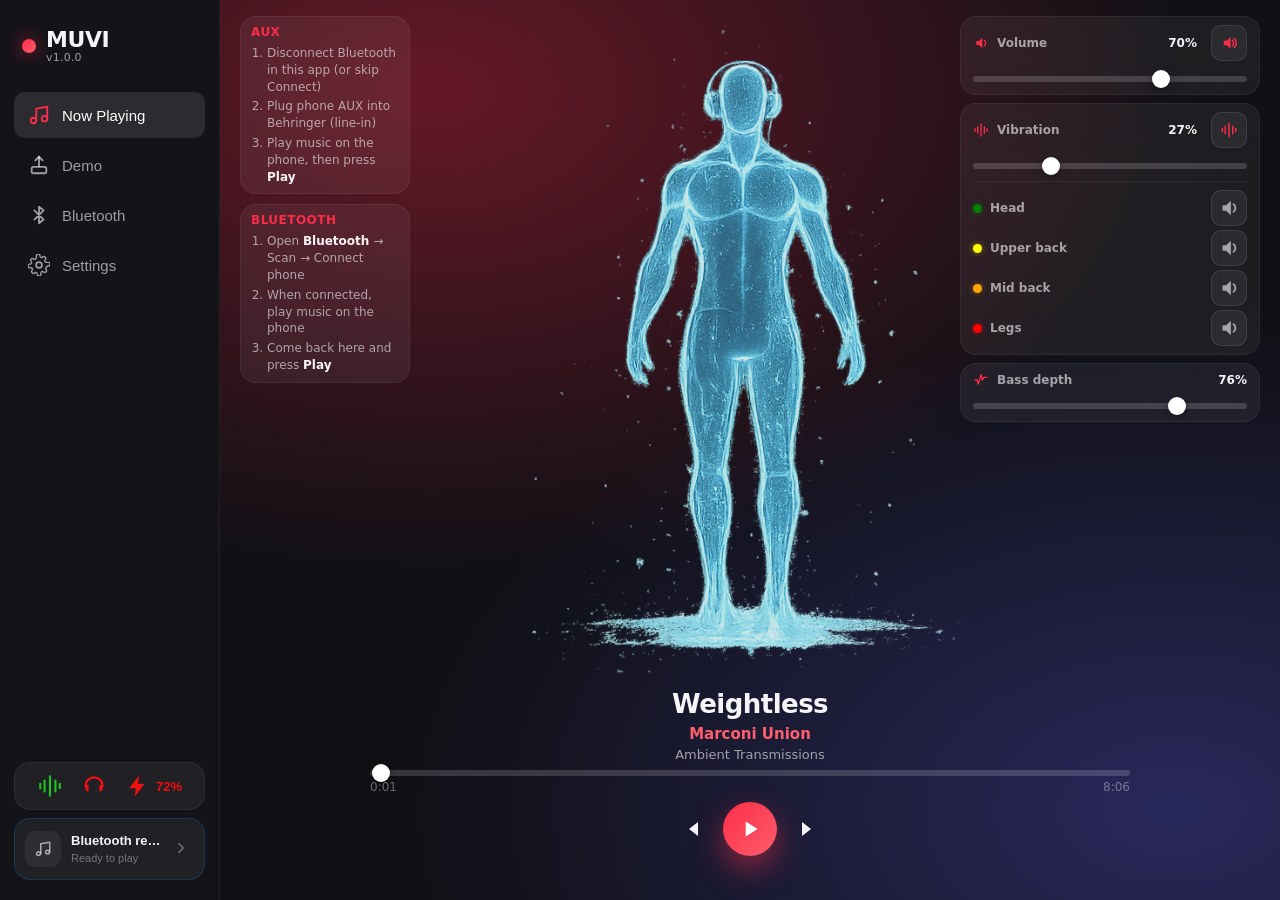
==== commit 04802b7e: "latest fix for connect and ststus" ====
--- a/new/web/index.html
+++ b/new/web/index.html
@@ -12,7 +12,10 @@
     <aside class="sidebar">
       <div class="brand">
         <span class="brand-dot"></span>
-        <span class="brand-name">MUVI</span>
+        <span class="brand-text">
+          <span class="brand-name">MUVI</span>
+          <span class="brand-version" id="brandVersion"></span>
+        </span>
       </div>
 
       <nav class="nav">
@@ -171,6 +174,10 @@
                 </div>
                 <input type="range" id="vibration" min="0" max="100" value="27" class="range" />
                 <div class="vib-zone-rows" id="vibZoneRows"></div>
+                <div class="vib-mode-row" id="vibModeCard" aria-label="Vibration routing">
+                  <button type="button" class="vib-mode-btn active" id="vibModeZones" data-vibmode="zones" title="Each body row drives its own stereo pair">Zones</button>
+                  <button type="button" class="vib-mode-btn" id="vibModeStereo" data-vibmode="stereo" title="Left channel to left shakers, right channel to right shakers">Stereo L/R</button>
+                </div>
               </div>
 
               <div class="slider-card">
@@ -281,6 +288,10 @@
                 </div>
                 <input type="range" id="demoVibration" min="0" max="100" value="27" class="range" />
                 <div class="vib-zone-rows" id="demoVibZoneRows"></div>
+                <div class="vib-mode-row" id="demoVibModeCard" aria-label="Vibration routing">
+                  <button type="button" class="vib-mode-btn active" id="demoVibModeZones" data-vibmode="zones" title="Each body row drives its own stereo pair">Zones</button>
+                  <button type="button" class="vib-mode-btn" id="demoVibModeStereo" data-vibmode="stereo" title="Left channel to left shakers, right channel to right shakers">Stereo L/R</button>
+                </div>
               </div>
 
               <div class="slider-card">
@@ -363,6 +374,15 @@
             </div>
             <span class="hw-detail-status bad" id="hwRowCodecStatus">Not connected</span>
           </li>
+        </ul>
+        <div class="hw-swap-card" id="gigaportSwapCard" hidden>
+          <div class="hw-swap-text">
+            <strong>Gigaport roles</strong>
+            <p class="subtle" id="gigaportSwapHint">Swap which unit drives vibration vs headphones.</p>
+          </div>
+          <button type="button" class="btn-ghost" id="swapGigaportsBtn">Swap</button>
+        </div>
+        <ul class="hw-detail-list" aria-label="Battery status">
           <li class="hw-detail-row hw-detail-battery" id="hwRowBattery" hidden>
             <span class="hw-detail-icon" aria-hidden="true">
               <svg viewBox="0 0 24 24"><path d="M13 2L4 14h6l-1 8 9-12h-6l1-8z" fill="currentColor"/></svg>
@@ -378,6 +398,7 @@
     </main>
   </div>
 
+  <script src="constants.js"></script>
   <script src="app.js"></script>
 </body>
 </html>
--- a/new/web/styles.css
+++ b/new/web/styles.css
@@ -56,7 +56,9 @@
   background: linear-gradient(135deg, var(--accent), var(--accent-2));
   box-shadow: 0 0 18px rgba(250, 45, 72, 0.7);
 }
+.brand-text { display: flex; flex-direction: column; line-height: 1.1; }
 .brand-name { font-size: 22px; font-weight: 700; letter-spacing: -0.02em; }
+.brand-version { font-size: 11px; font-weight: 500; color: var(--text-dim); letter-spacing: 0.02em; }
 
 .nav { display: flex; flex-direction: column; gap: 4px; }
 .nav-item {
@@ -213,6 +215,34 @@
 .hw-detail-status.live {
   color: #20c020;
   background: rgba(32, 192, 32, 0.14);
+}
+
+.hw-swap-card {
+  display: flex;
+  align-items: center;
+  gap: 14px;
+  margin: 14px 0 4px;
+  padding: 14px 16px;
+  border-radius: var(--radius-sm);
+  background: var(--panel);
+  border: 1px solid rgba(255, 255, 255, 0.08);
+}
+.hw-swap-card[hidden] { display: none !important; }
+.hw-swap-text { flex: 1; min-width: 0; }
+.hw-swap-text strong {
+  display: block;
+  font-size: 14px;
+  font-weight: 600;
+  margin-bottom: 2px;
+}
+.hw-swap-text .subtle {
+  font-size: 12px;
+  line-height: 1.35;
+  margin: 0;
+}
+.hw-swap-card .btn-ghost {
+  flex-shrink: 0;
+  min-width: 96px;
 }
 
 .conn-pill {
@@ -667,56 +697,59 @@
   line-height: 1.4;
 }
 
-/* Sliders pinned top-right, stacked — out of the layout flow (mirrors the steps) */
+/* Sliders pinned top-right, stacked — use full height (no inner scroll). */
 .sliders {
   position: absolute;
   top: 16px;
   right: 20px;
-  width: 320px;
+  bottom: 16px;
+  width: 300px;
   display: flex;
   flex-direction: column;
-  gap: 10px;
+  gap: 8px;
   z-index: 5;
+  overflow: visible;
 }
 .slider-card {
   background: var(--panel);
   border: 1px solid rgba(255, 255, 255, 0.06);
   border-radius: var(--radius);
-  padding: 10px 14px;
+  padding: 8px 12px;
   backdrop-filter: blur(24px);
+  flex-shrink: 0;
 }
 .slider-head {
   display: flex; align-items: center; gap: 8px;
   font-size: 12px; font-weight: 600; color: var(--text-dim);
-  margin-bottom: 8px;
+  margin-bottom: 6px;
 }
 .slider-head svg { width: 16px; height: 16px; color: var(--accent); flex-shrink: 0; }
 .slider-val { margin-left: auto; color: var(--text); font-variant-numeric: tabular-nums; }
 .vol-mute-btn {
   margin-left: 6px;
-  width: 40px;
-  height: 40px;
-  min-width: 40px;
-  min-height: 40px;
+  width: 36px;
+  height: 36px;
+  min-width: 36px;
+  min-height: 36px;
   border-radius: 10px;
 }
 .vol-mute-btn .zone-mute-icon {
-  width: 20px;
-  height: 20px;
+  width: 18px;
+  height: 18px;
 }
 .vol-mute-btn .zone-mute-icon svg {
-  width: 20px;
-  height: 20px;
+  width: 18px;
+  height: 18px;
 }
 .slider-hint { margin-top: 6px; font-size: 11px; color: var(--text-faint); line-height: 1.35; }
 
 .vib-zone-rows {
-  margin-top: 10px;
-  padding-top: 10px;
+  margin-top: 8px;
+  padding-top: 8px;
   border-top: 1px solid rgba(255, 255, 255, 0.06);
   display: flex;
   flex-direction: column;
-  gap: 8px;
+  gap: 4px;
 }
 .vib-zone-rows.all-muted {
   opacity: 0.45;
@@ -726,12 +759,12 @@
 .vib-zone-row {
   display: flex;
   align-items: center;
-  gap: 10px;
+  gap: 8px;
   font-size: 12px;
   font-weight: 600;
   color: var(--text-dim);
   transition: opacity 0.15s;
-  min-height: 48px;
+  min-height: 36px;
 }
 .vib-zone-row.muted { opacity: 0.42; }
 .vib-zone-dot {
@@ -748,11 +781,11 @@
   line-height: 1.2;
 }
 .zone-mute-btn {
-  width: 48px;
-  height: 48px;
-  min-width: 48px;
-  min-height: 48px;
-  border-radius: 12px;
+  width: 36px;
+  height: 36px;
+  min-width: 36px;
+  min-height: 36px;
+  border-radius: 10px;
   border: 1px solid rgba(255, 255, 255, 0.1);
   background: rgba(255, 255, 255, 0.06);
   color: var(--text-dim);
@@ -798,16 +831,16 @@
 .speaker-route-row {
   display: grid;
   grid-template-columns: 1fr 1fr;
-  gap: 8px;
-  margin-top: 10px;
-  padding-top: 10px;
+  gap: 6px;
+  margin-top: 8px;
+  padding-top: 8px;
   border-top: 1px solid rgba(255, 255, 255, 0.06);
 }
 .speaker-route-row.hidden { display: none; }
 .route-icon-btn {
   width: 100%;
-  min-height: 52px;
-  border-radius: 12px;
+  min-height: 40px;
+  border-radius: 10px;
   border: 1px solid rgba(255, 255, 255, 0.1);
   background: rgba(255, 255, 255, 0.05);
   color: var(--text-dim);
@@ -816,8 +849,8 @@
   flex-direction: column;
   align-items: center;
   justify-content: center;
-  gap: 4px;
-  padding: 8px 6px;
+  gap: 2px;
+  padding: 6px 4px;
   touch-action: manipulation;
   -webkit-tap-highlight-color: transparent;
   transition: background 0.15s, border-color 0.15s, color 0.15s, transform 0.1s;
@@ -840,6 +873,41 @@
 }
 .route-icon-btn:active { transform: scale(0.97); }
 .route-icon-btn.active {
+  background: rgba(10, 132, 255, 0.2);
+  border-color: rgba(10, 132, 255, 0.5);
+  color: #5ac8fa;
+}
+
+/* Vibration routing toggle (Zones vs Stereo L/R) */
+.vib-mode-row {
+  display: grid;
+  grid-template-columns: 1fr 1fr;
+  gap: 6px;
+  margin-top: 10px;
+  padding-top: 10px;
+  border-top: 1px solid rgba(255, 255, 255, 0.06);
+}
+.vib-mode-row.hidden { display: none; }
+.vib-mode-btn {
+  width: 100%;
+  min-height: 34px;
+  border-radius: 10px;
+  border: 1px solid rgba(255, 255, 255, 0.1);
+  background: rgba(255, 255, 255, 0.05);
+  color: var(--text-dim);
+  cursor: pointer;
+  font-size: 12px;
+  font-weight: 600;
+  letter-spacing: 0.01em;
+  padding: 6px 4px;
+  touch-action: manipulation;
+}
+.vib-mode-btn:hover {
+  background: rgba(255, 255, 255, 0.1);
+  color: var(--text);
+}
+.vib-mode-btn:active { transform: scale(0.97); }
+.vib-mode-btn.active {
   background: rgba(10, 132, 255, 0.2);
   border-color: rgba(10, 132, 255, 0.5);
   color: #5ac8fa;
@@ -1044,6 +1112,9 @@
     margin-top: auto;
     z-index: 6;
   }
+  .sliders {
+    z-index: 7;
+  }
   .np-title { font-size: 30px; }
   .np-artist { font-size: 17px; }
 }
